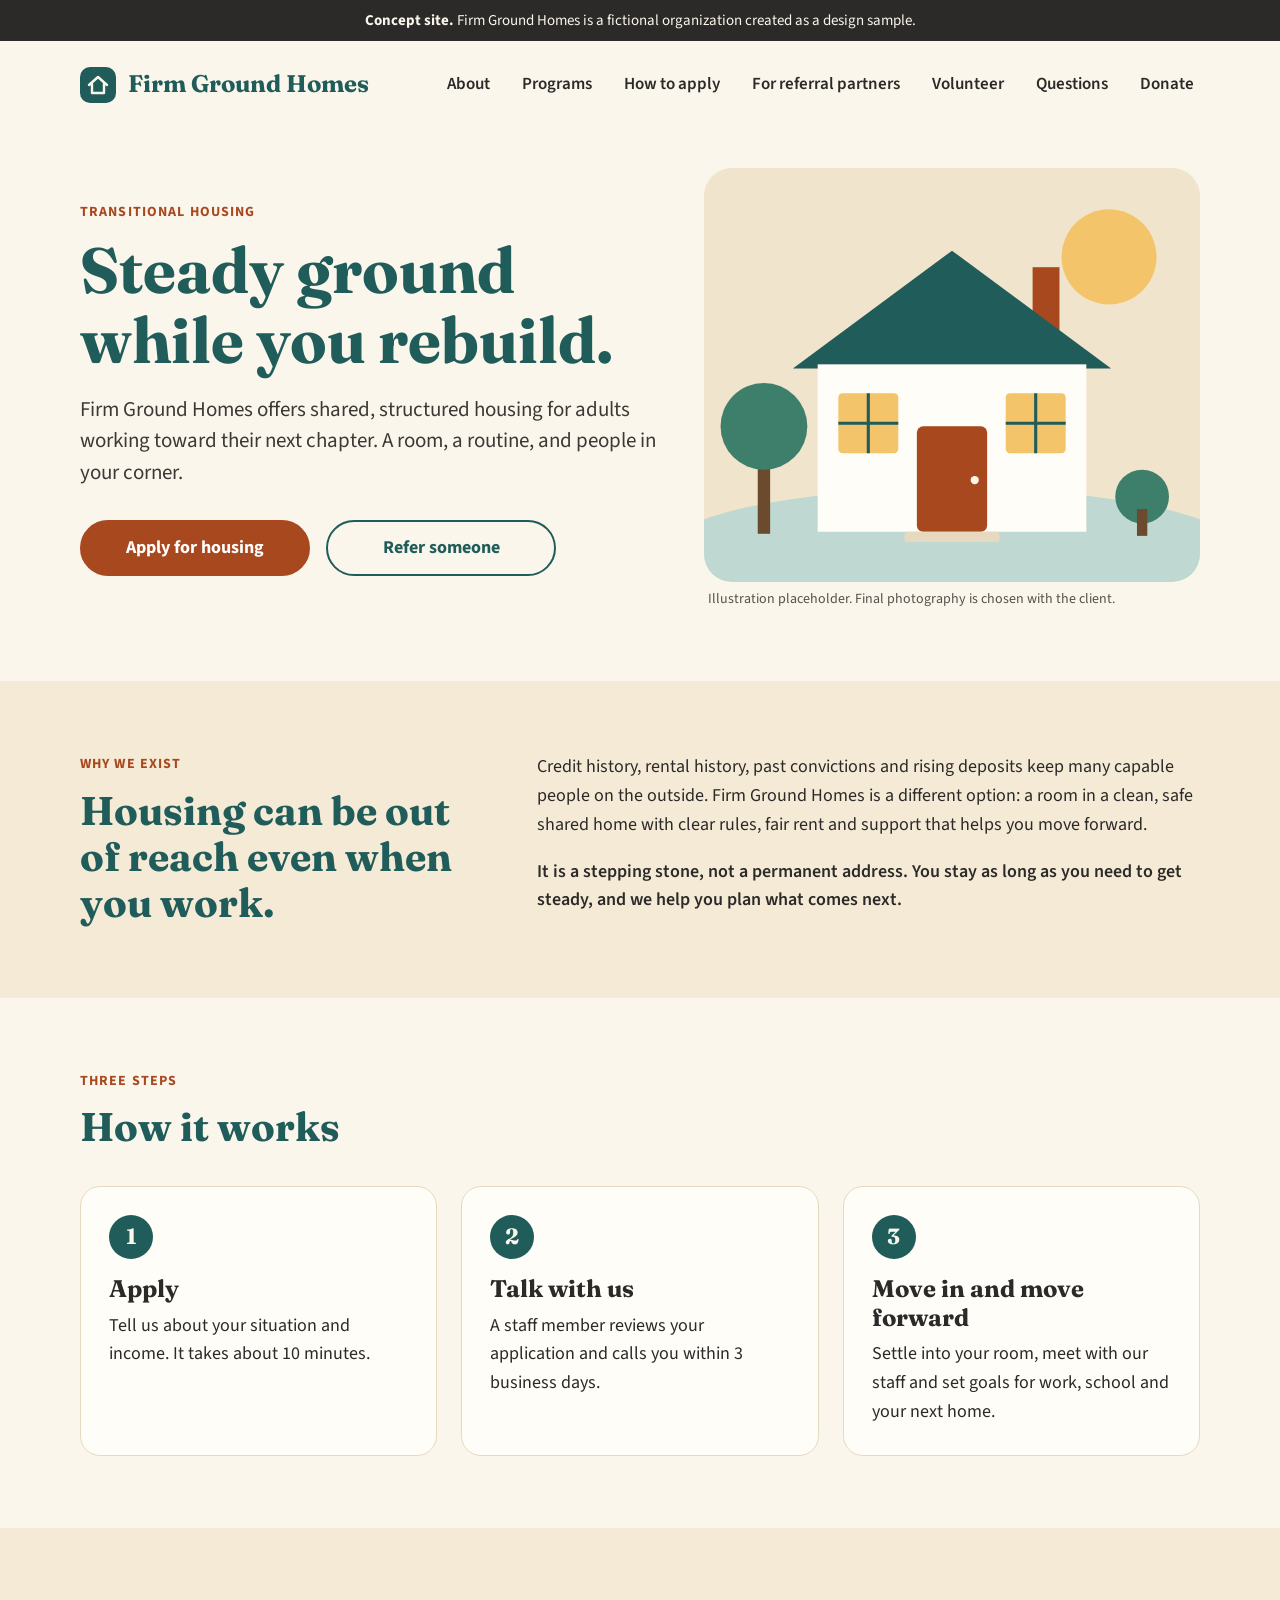
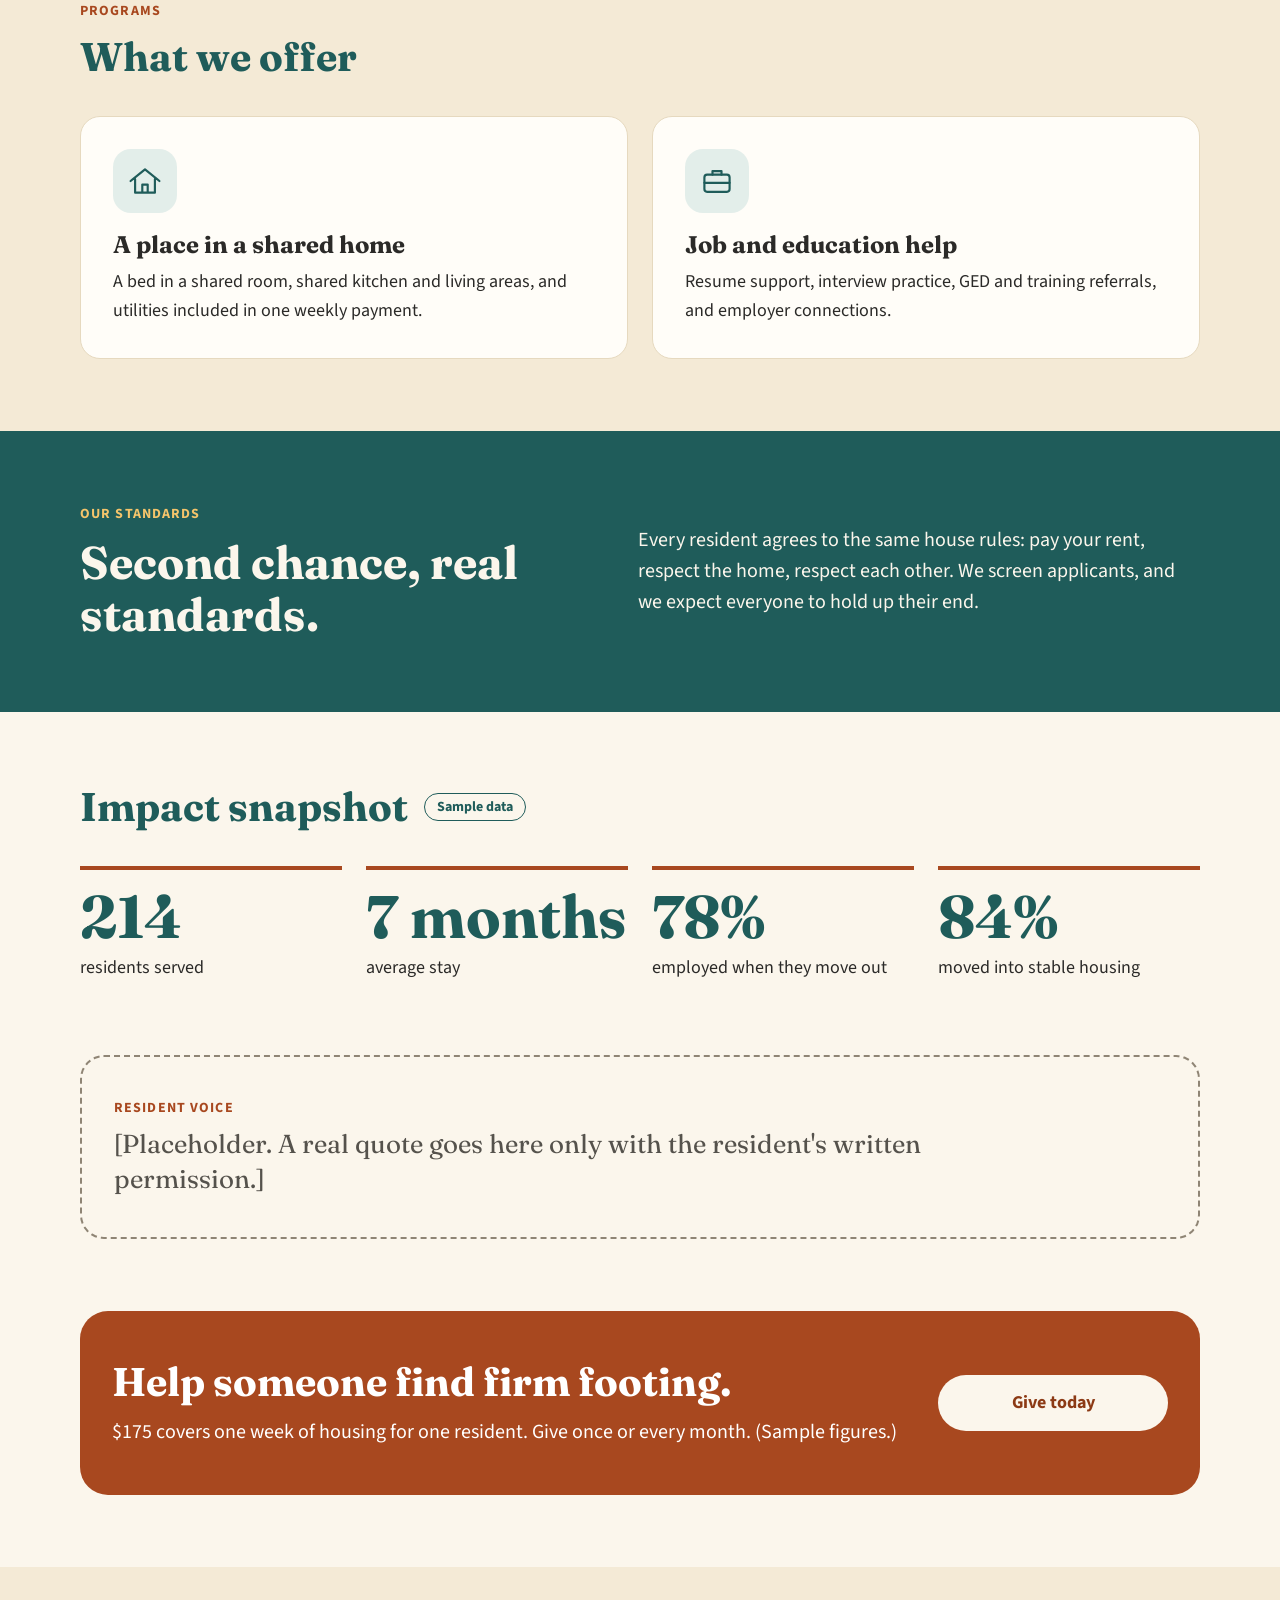
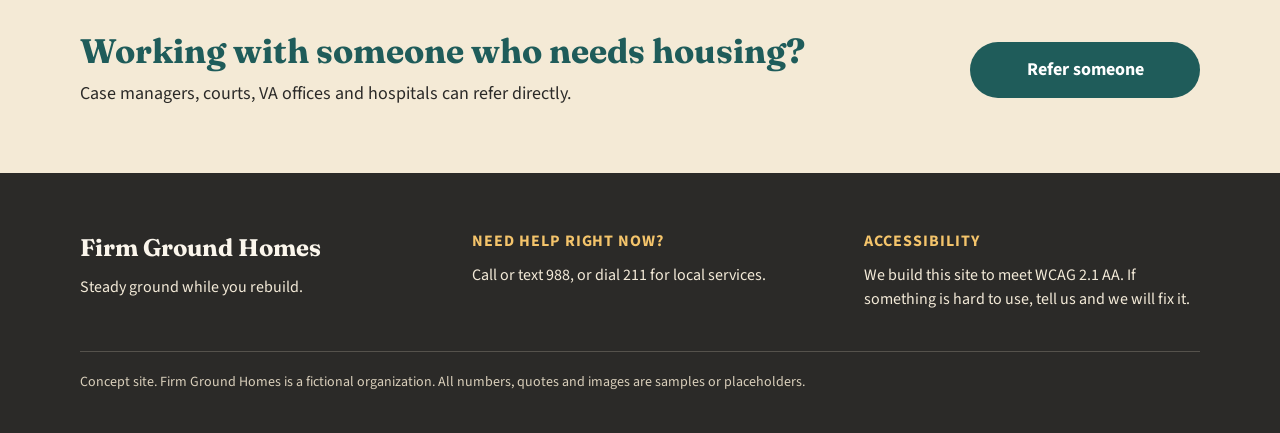
==== index.html @ 23f9c6cc "addition of complete site files to repo" ====
<!doctype html>
<html lang="en">
<head>
<meta charset="utf-8">
<meta name="viewport" content="width=device-width, initial-scale=1">
<meta name="robots" content="noindex">
<title>Firm Ground Homes: Home</title>
<link rel="stylesheet" href="https://fonts.googleapis.com/css2?family=Fraunces:opsz,wght@9..144,500;9..144,700&amp;family=Source+Sans+3:wght@400;600;700&amp;display=swap">
<style>
body{margin:0;background:#FBF6EC;color:#2B2A28;font-family:'Source Sans 3',system-ui,sans-serif;font-size:18px;line-height:1.6}
a{color:#1F5C5A}
a:hover{text-decoration:underline}
a:focus-visible{outline:3px solid #A8481F;outline-offset:3px}
.btn:hover{text-decoration:none}
.btn-clay:hover{background:#8C3A15 !important}
.btn-teal:hover{background:#134240 !important}
.btn-line:hover{background:#E3EEEA !important}
.btn-cream:hover{background:#F3EAD8 !important}
</style>
</head>
<body>


<div style="width: 100%; background: #FBF6EC; color: #2B2A28; font-family: 'Source Sans 3', system-ui, sans-serif; font-size: 18px; line-height: 1.6">

<div style="background: #2B2A28; color: #FBF6EC; font-size: 15px; line-height: 1.4; padding: 10px 24px; text-align: center"><strong>Concept site.</strong> Firm Ground Homes is a fictional organization created as a design sample.</div>

<header style="max-width: 1120px; margin: 0 auto; padding: 20px 24px; display: flex; flex-wrap: wrap; align-items: center; justify-content: space-between; gap: 12px 32px">
<a href="#" style="display: flex; align-items: center; gap: 12px; text-decoration: none; color: #1F5C5A">
<svg width="36" height="36" viewBox="0 0 36 36" aria-hidden="true"><rect width="36" height="36" rx="10" fill="#1F5C5A"/><path d="M9 18 L18 10 L27 18 M12 17v9h12v-9" fill="none" stroke="#FBF6EC" stroke-width="2.4" stroke-linecap="round" stroke-linejoin="round"/></svg>
<span style="font-family: 'Fraunces', Georgia, serif; font-weight: 700; font-size: 24px; line-height: 1.1">Firm Ground Homes</span>
</a>
<nav aria-label="Main" style="display: flex; flex-wrap: wrap; align-items: center; gap: 4px 20px">
<a href="about.html" style="padding: 10px 6px; color: #2B2A28; font-weight: 600; font-size: 17px; text-decoration: none">About</a>
<a href="programs.html" style="padding: 10px 6px; color: #2B2A28; font-weight: 600; font-size: 17px; text-decoration: none">Programs</a>
<a href="apply.html" style="padding: 10px 6px; color: #2B2A28; font-weight: 600; font-size: 17px; text-decoration: none">How to apply</a>
<a href="referral.html" style="padding: 10px 6px; color: #2B2A28; font-weight: 600; font-size: 17px; text-decoration: none">For referral partners</a>
<a href="volunteer.html" style="padding: 10px 6px; color: #2B2A28; font-weight: 600; font-size: 17px; text-decoration: none">Volunteer</a>
<a href="faq.html" style="padding: 10px 6px; color: #2B2A28; font-weight: 600; font-size: 17px; text-decoration: none">Questions</a>
<a href="donate.html" style="padding: 10px 6px; color: #2B2A28; font-weight: 600; font-size: 17px; text-decoration: none">Donate</a>
</nav>
</header>

<main>
<section style="max-width: 1120px; margin: 0 auto; padding: 40px 24px 72px; display: flex; flex-wrap: wrap; align-items: center; gap: 48px">
<div style="flex: 1 1 420px; min-width: 0">
<p style="margin: 0 0 12px; font-size: 14px; font-weight: 700; letter-spacing: 0.08em; text-transform: uppercase; color: #A8481F">Transitional housing</p>
<h1 style="margin: 0 0 20px; font-family: 'Fraunces', Georgia, serif; font-weight: 700; font-size: clamp(40px, 6vw, 64px); line-height: 1.08; color: #1F5C5A">Steady ground while you rebuild.</h1>
<p style="margin: 0 0 32px; max-width: 34em; font-size: 21px; line-height: 1.5; color: #3B3935">Firm Ground Homes offers shared, structured housing for adults working toward their next chapter. A room, a routine, and people in your corner.</p>
<div style="display: flex; flex-wrap: wrap; gap: 16px">
<a class="btn btn-clay" href="apply.html" style="display: inline-flex; align-items: center; justify-content: center; min-height: 56px; min-width: 230px; padding: 0 32px; border-radius: 999px; background: #A8481F; color: #FFFFFF; font-size: 18px; font-weight: 700; text-decoration: none; border: 2px solid #A8481F; box-sizing: border-box">Apply for housing</a>
<a class="btn btn-line" href="referral.html" style="display: inline-flex; align-items: center; justify-content: center; min-height: 56px; min-width: 230px; padding: 0 32px; border-radius: 999px; background: transparent; color: #1F5C5A; font-size: 18px; font-weight: 700; text-decoration: none; border: 2px solid #1F5C5A; box-sizing: border-box">Refer someone</a>
</div>
</div>
<div style="flex: 1 1 340px; min-width: 0">
<svg viewBox="0 0 480 400" role="img" aria-label="Illustration placeholder: a warm, lit shared home with a tree and a sunny sky" style="display: block; width: 100%; height: auto; border-radius: 28px">
<rect width="480" height="400" fill="#F1E4CC"/>
<circle cx="392" cy="86" r="46" fill="#F4C46B"/>
<ellipse cx="240" cy="372" rx="280" ry="62" fill="#BFD8D2"/>
<rect x="318" y="96" width="26" height="64" fill="#A8481F"/>
<polygon points="86,194 240,80 394,194" fill="#1F5C5A"/>
<rect x="110" y="190" width="260" height="162" fill="#FFFDF8"/>
<rect x="206" y="250" width="68" height="102" rx="6" fill="#A8481F"/>
<circle cx="262" cy="302" r="4" fill="#FBF6EC"/>
<rect x="130" y="218" width="58" height="58" rx="4" fill="#F4C46B"/>
<path d="M159 218v58M130 247h58" stroke="#1F5C5A" stroke-width="3"/>
<rect x="292" y="218" width="58" height="58" rx="4" fill="#F4C46B"/>
<path d="M321 218v58M292 247h58" stroke="#1F5C5A" stroke-width="3"/>
<rect x="194" y="352" width="92" height="10" rx="3" fill="#E6D9BF"/>
<rect x="52" y="272" width="12" height="82" fill="#6B4A2E"/>
<circle cx="58" cy="250" r="42" fill="#3E7F6B"/>
<circle cx="424" cy="318" r="26" fill="#3E7F6B"/>
<rect x="419" y="330" width="10" height="26" fill="#6B4A2E"/>
</svg>
<p style="margin: 8px 4px 0; font-size: 14px; line-height: 1.4; color: #55524C">Illustration placeholder. Final photography is chosen with the client.</p>
</div>
</section>

<section id="why" style="background: #F4EAD6; padding: 72px 24px">
<div style="max-width: 1120px; margin: 0 auto; display: flex; flex-wrap: wrap; gap: 24px 56px">
<div style="flex: 1 1 280px; min-width: 0">
<p style="margin: 0 0 12px; font-size: 14px; font-weight: 700; letter-spacing: 0.08em; text-transform: uppercase; color: #A8481F">Why we exist</p>
<h2 style="margin: 0; font-family: 'Fraunces', Georgia, serif; font-weight: 700; font-size: clamp(30px, 4vw, 40px); line-height: 1.15; color: #1F5C5A">Housing can be out of reach even when you work.</h2>
</div>
<div style="flex: 2 1 420px; min-width: 0; max-width: 40em">
<p style="margin: 0 0 18px">Credit history, rental history, past convictions and rising deposits keep many capable people on the outside. Firm Ground Homes is a different option: a room in a clean, safe shared home with clear rules, fair rent and support that helps you move forward.</p>
<p style="margin: 0; font-weight: 600">It is a stepping stone, not a permanent address. You stay as long as you need to get steady, and we help you plan what comes next.</p>
</div>
</div>
</section>

<section id="how" style="max-width: 1120px; margin: 0 auto; padding: 72px 24px">
<p style="margin: 0 0 12px; font-size: 14px; font-weight: 700; letter-spacing: 0.08em; text-transform: uppercase; color: #A8481F">Three steps</p>
<h2 style="margin: 0 0 36px; font-family: 'Fraunces', Georgia, serif; font-weight: 700; font-size: clamp(30px, 4vw, 40px); line-height: 1.15; color: #1F5C5A">How it works</h2>
<div style="display: flex; flex-wrap: wrap; gap: 24px">
<div style="flex: 1 1 280px; min-width: 0; background: #FFFDF8; border: 1px solid #E6D9BF; border-radius: 20px; padding: 28px">
<div style="width: 44px; height: 44px; border-radius: 50%; background: #1F5C5A; color: #FBF6EC; display: flex; align-items: center; justify-content: center; font-family: 'Fraunces', Georgia, serif; font-weight: 700; font-size: 22px; margin-bottom: 16px">1</div>
<h3 style="margin: 0 0 8px; font-family: 'Fraunces', Georgia, serif; font-weight: 700; font-size: 24px; line-height: 1.2; color: #2B2A28">Apply</h3>
<p style="margin: 0">Tell us about your situation and income. It takes about 10 minutes.</p>
</div>
<div style="flex: 1 1 280px; min-width: 0; background: #FFFDF8; border: 1px solid #E6D9BF; border-radius: 20px; padding: 28px">
<div style="width: 44px; height: 44px; border-radius: 50%; background: #1F5C5A; color: #FBF6EC; display: flex; align-items: center; justify-content: center; font-family: 'Fraunces', Georgia, serif; font-weight: 700; font-size: 22px; margin-bottom: 16px">2</div>
<h3 style="margin: 0 0 8px; font-family: 'Fraunces', Georgia, serif; font-weight: 700; font-size: 24px; line-height: 1.2; color: #2B2A28">Talk with us</h3>
<p style="margin: 0">A staff member reviews your application and calls you within 3 business days.</p>
</div>
<div style="flex: 1 1 280px; min-width: 0; background: #FFFDF8; border: 1px solid #E6D9BF; border-radius: 20px; padding: 28px">
<div style="width: 44px; height: 44px; border-radius: 50%; background: #1F5C5A; color: #FBF6EC; display: flex; align-items: center; justify-content: center; font-family: 'Fraunces', Georgia, serif; font-weight: 700; font-size: 22px; margin-bottom: 16px">3</div>
<h3 style="margin: 0 0 8px; font-family: 'Fraunces', Georgia, serif; font-weight: 700; font-size: 24px; line-height: 1.2; color: #2B2A28">Move in and move forward</h3>
<p style="margin: 0">Settle into your room, meet with our staff and set goals for work, school and your next home.</p>
</div>
</div>
</section>

<section id="offer" style="background: #F4EAD6; padding: 72px 24px">
<div style="max-width: 1120px; margin: 0 auto">
<p style="margin: 0 0 12px; font-size: 14px; font-weight: 700; letter-spacing: 0.08em; text-transform: uppercase; color: #A8481F">Programs</p>
<h2 style="margin: 0 0 36px; font-family: 'Fraunces', Georgia, serif; font-weight: 700; font-size: clamp(30px, 4vw, 40px); line-height: 1.15; color: #1F5C5A">What we offer</h2>
<div style="display: flex; flex-wrap: wrap; gap: 24px">
<div style="flex: 1 1 320px; min-width: 0; background: #FFFDF8; border: 1px solid #E6D9BF; border-radius: 20px; padding: 32px">
<div style="width: 64px; height: 64px; border-radius: 18px; background: #E3EEEA; display: flex; align-items: center; justify-content: center; margin-bottom: 18px">
<svg width="36" height="36" viewBox="0 0 40 40" aria-hidden="true"><path d="M4 20 L20 7 L36 20 M9 18v15h22V18 M17 33v-9h6v9" fill="none" stroke="#1F5C5A" stroke-width="2.4" stroke-linecap="round" stroke-linejoin="round"/></svg>
</div>
<h3 style="margin: 0 0 8px; font-family: 'Fraunces', Georgia, serif; font-weight: 700; font-size: 24px; line-height: 1.2; color: #2B2A28">A place in a shared home</h3>
<p style="margin: 0">A bed in a shared room, shared kitchen and living areas, and utilities included in one weekly payment.</p>
</div>
<div style="flex: 1 1 320px; min-width: 0; background: #FFFDF8; border: 1px solid #E6D9BF; border-radius: 20px; padding: 32px">
<div style="width: 64px; height: 64px; border-radius: 18px; background: #E3EEEA; display: flex; align-items: center; justify-content: center; margin-bottom: 18px">
<svg width="36" height="36" viewBox="0 0 40 40" aria-hidden="true"><rect x="6" y="13" width="28" height="19" rx="3" fill="none" stroke="#1F5C5A" stroke-width="2.4" stroke-linejoin="round"/><path d="M15 13V9h10v4 M6 22h28" fill="none" stroke="#1F5C5A" stroke-width="2.4" stroke-linecap="round" stroke-linejoin="round"/></svg>
</div>
<h3 style="margin: 0 0 8px; font-family: 'Fraunces', Georgia, serif; font-weight: 700; font-size: 24px; line-height: 1.2; color: #2B2A28">Job and education help</h3>
<p style="margin: 0">Resume support, interview practice, GED and training referrals, and employer connections.</p>
</div>
</div>
</div>
</section>

<section style="background: #1F5C5A; color: #FBF6EC; padding: 72px 24px">
<div style="max-width: 1120px; margin: 0 auto; display: flex; flex-wrap: wrap; gap: 24px 56px; align-items: center">
<div style="flex: 1 1 320px; min-width: 0">
<p style="margin: 0 0 12px; font-size: 14px; font-weight: 700; letter-spacing: 0.08em; text-transform: uppercase; color: #F4C46B">Our standards</p>
<h2 style="margin: 0; font-family: 'Fraunces', Georgia, serif; font-weight: 700; font-size: clamp(32px, 4.5vw, 46px); line-height: 1.12; color: #FBF6EC">Second chance, real standards.</h2>
</div>
<p style="flex: 1 1 380px; min-width: 0; margin: 0; max-width: 36em; font-size: 20px; line-height: 1.55">Every resident agrees to the same house rules: pay your rent, respect the home, respect each other. We screen applicants, and we expect everyone to hold up their end.</p>
</div>
</section>

<section style="max-width: 1120px; margin: 0 auto; padding: 72px 24px 40px">
<div style="display: flex; flex-wrap: wrap; align-items: center; gap: 12px 16px; margin-bottom: 36px">
<h2 style="margin: 0; font-family: 'Fraunces', Georgia, serif; font-weight: 700; font-size: clamp(30px, 4vw, 40px); line-height: 1.15; color: #1F5C5A">Impact snapshot</h2>
<span style="display: inline-block; padding: 2px 12px; border: 1.5px solid #1F5C5A; border-radius: 999px; font-size: 14px; font-weight: 700; color: #1F5C5A">Sample data</span>
</div>
<div style="display: flex; flex-wrap: wrap; gap: 24px">
<div style="flex: 1 1 220px; min-width: 0; border-top: 4px solid #A8481F; padding-top: 16px">
<div style="font-family: 'Fraunces', Georgia, serif; font-weight: 700; font-size: clamp(44px, 6vw, 60px); line-height: 1; color: #1F5C5A">214</div>
<p style="margin: 8px 0 0">residents served</p>
</div>
<div style="flex: 1 1 220px; min-width: 0; border-top: 4px solid #A8481F; padding-top: 16px">
<div style="font-family: 'Fraunces', Georgia, serif; font-weight: 700; font-size: clamp(44px, 6vw, 60px); line-height: 1; color: #1F5C5A">7 months</div>
<p style="margin: 8px 0 0">average stay</p>
</div>
<div style="flex: 1 1 220px; min-width: 0; border-top: 4px solid #A8481F; padding-top: 16px">
<div style="font-family: 'Fraunces', Georgia, serif; font-weight: 700; font-size: clamp(44px, 6vw, 60px); line-height: 1; color: #1F5C5A">78%</div>
<p style="margin: 8px 0 0">employed when they move out</p>
</div>
<div style="flex: 1 1 220px; min-width: 0; border-top: 4px solid #A8481F; padding-top: 16px">
<div style="font-family: 'Fraunces', Georgia, serif; font-weight: 700; font-size: clamp(44px, 6vw, 60px); line-height: 1; color: #1F5C5A">84%</div>
<p style="margin: 8px 0 0">moved into stable housing</p>
</div>
</div>
</section>

<section style="max-width: 1120px; margin: 0 auto; padding: 32px 24px 72px">
<div style="border: 2px dashed #8F8575; border-radius: 24px; padding: 40px 32px">
<p style="margin: 0 0 8px; font-size: 14px; font-weight: 700; letter-spacing: 0.08em; text-transform: uppercase; color: #A8481F">Resident voice</p>
<p style="margin: 0; max-width: 32em; font-family: 'Fraunces', Georgia, serif; font-size: 26px; line-height: 1.35; color: #55524C">[Placeholder. A real quote goes here only with the resident's written permission.]</p>
</div>
</section>

<section id="donate" style="max-width: 1120px; margin: 0 auto; padding: 0 24px 72px">
<div style="background: #A8481F; color: #FFFFFF; border-radius: 28px; padding: 48px 32px; display: flex; flex-wrap: wrap; align-items: center; gap: 28px 40px">
<div style="flex: 1 1 360px; min-width: 0">
<h2 style="margin: 0 0 12px; font-family: 'Fraunces', Georgia, serif; font-weight: 700; font-size: clamp(30px, 4vw, 40px); line-height: 1.15; color: #FFFFFF">Help someone find firm footing.</h2>
<p style="margin: 0; font-size: 20px; line-height: 1.5">$175 covers one week of housing for one resident. Give once or every month. (Sample figures.)</p>
</div>
<a class="btn btn-cream" href="donate.html" style="display: inline-flex; align-items: center; justify-content: center; min-height: 56px; min-width: 230px; padding: 0 32px; border-radius: 999px; background: #FBF6EC; color: #8C3A15; font-size: 18px; font-weight: 700; text-decoration: none; box-sizing: border-box">Give today</a>
</div>
</section>

<section id="refer" style="background: #F4EAD6; padding: 64px 24px">
<div style="max-width: 1120px; margin: 0 auto; display: flex; flex-wrap: wrap; align-items: center; gap: 24px 40px">
<div style="flex: 1 1 360px; min-width: 0">
<h2 style="margin: 0 0 8px; font-family: 'Fraunces', Georgia, serif; font-weight: 700; font-size: clamp(26px, 3.5vw, 34px); line-height: 1.2; color: #1F5C5A">Working with someone who needs housing?</h2>
<p style="margin: 0; max-width: 36em">Case managers, courts, VA offices and hospitals can refer directly.</p>
</div>
<a class="btn btn-teal" href="referral.html" style="display: inline-flex; align-items: center; justify-content: center; min-height: 56px; min-width: 230px; padding: 0 32px; border-radius: 999px; background: #1F5C5A; color: #FFFFFF; font-size: 18px; font-weight: 700; text-decoration: none; box-sizing: border-box">Refer someone</a>
</div>
</section>
</main>

<footer style="background: #2B2A28; color: #F3EAD8; padding: 56px 24px 40px">
<div style="max-width: 1120px; margin: 0 auto; display: flex; flex-wrap: wrap; gap: 32px 56px">
<div style="flex: 1 1 260px; min-width: 0">
<div style="font-family: 'Fraunces', Georgia, serif; font-weight: 700; font-size: 24px; color: #FBF6EC; margin-bottom: 8px">Firm Ground Homes</div>
<p style="margin: 0; font-size: 16px; line-height: 1.5">Steady ground while you rebuild.</p>
</div>
<div style="flex: 1 1 260px; min-width: 0">
<h2 style="margin: 0 0 8px; font-size: 16px; font-weight: 700; letter-spacing: 0.06em; text-transform: uppercase; color: #F4C46B">Need help right now?</h2>
<p style="margin: 0; font-size: 16px; line-height: 1.5">Call or text 988, or dial 211 for local services.</p>
</div>
<div style="flex: 1 1 260px; min-width: 0">
<h2 style="margin: 0 0 8px; font-size: 16px; font-weight: 700; letter-spacing: 0.06em; text-transform: uppercase; color: #F4C46B">Accessibility</h2>
<p style="margin: 0; font-size: 16px; line-height: 1.5">We build this site to meet WCAG 2.1 AA. If something is hard to use, tell us and we will fix it.</p>
</div>
</div>
<p style="max-width: 1120px; margin: 40px auto 0; padding-top: 20px; border-top: 1px solid #55524C; font-size: 14px; line-height: 1.5; color: #D9CFBB">Concept site. Firm Ground Homes is a fictional organization. All numbers, quotes and images are samples or placeholders.</p>
</footer>

</div>

</body>
</html>
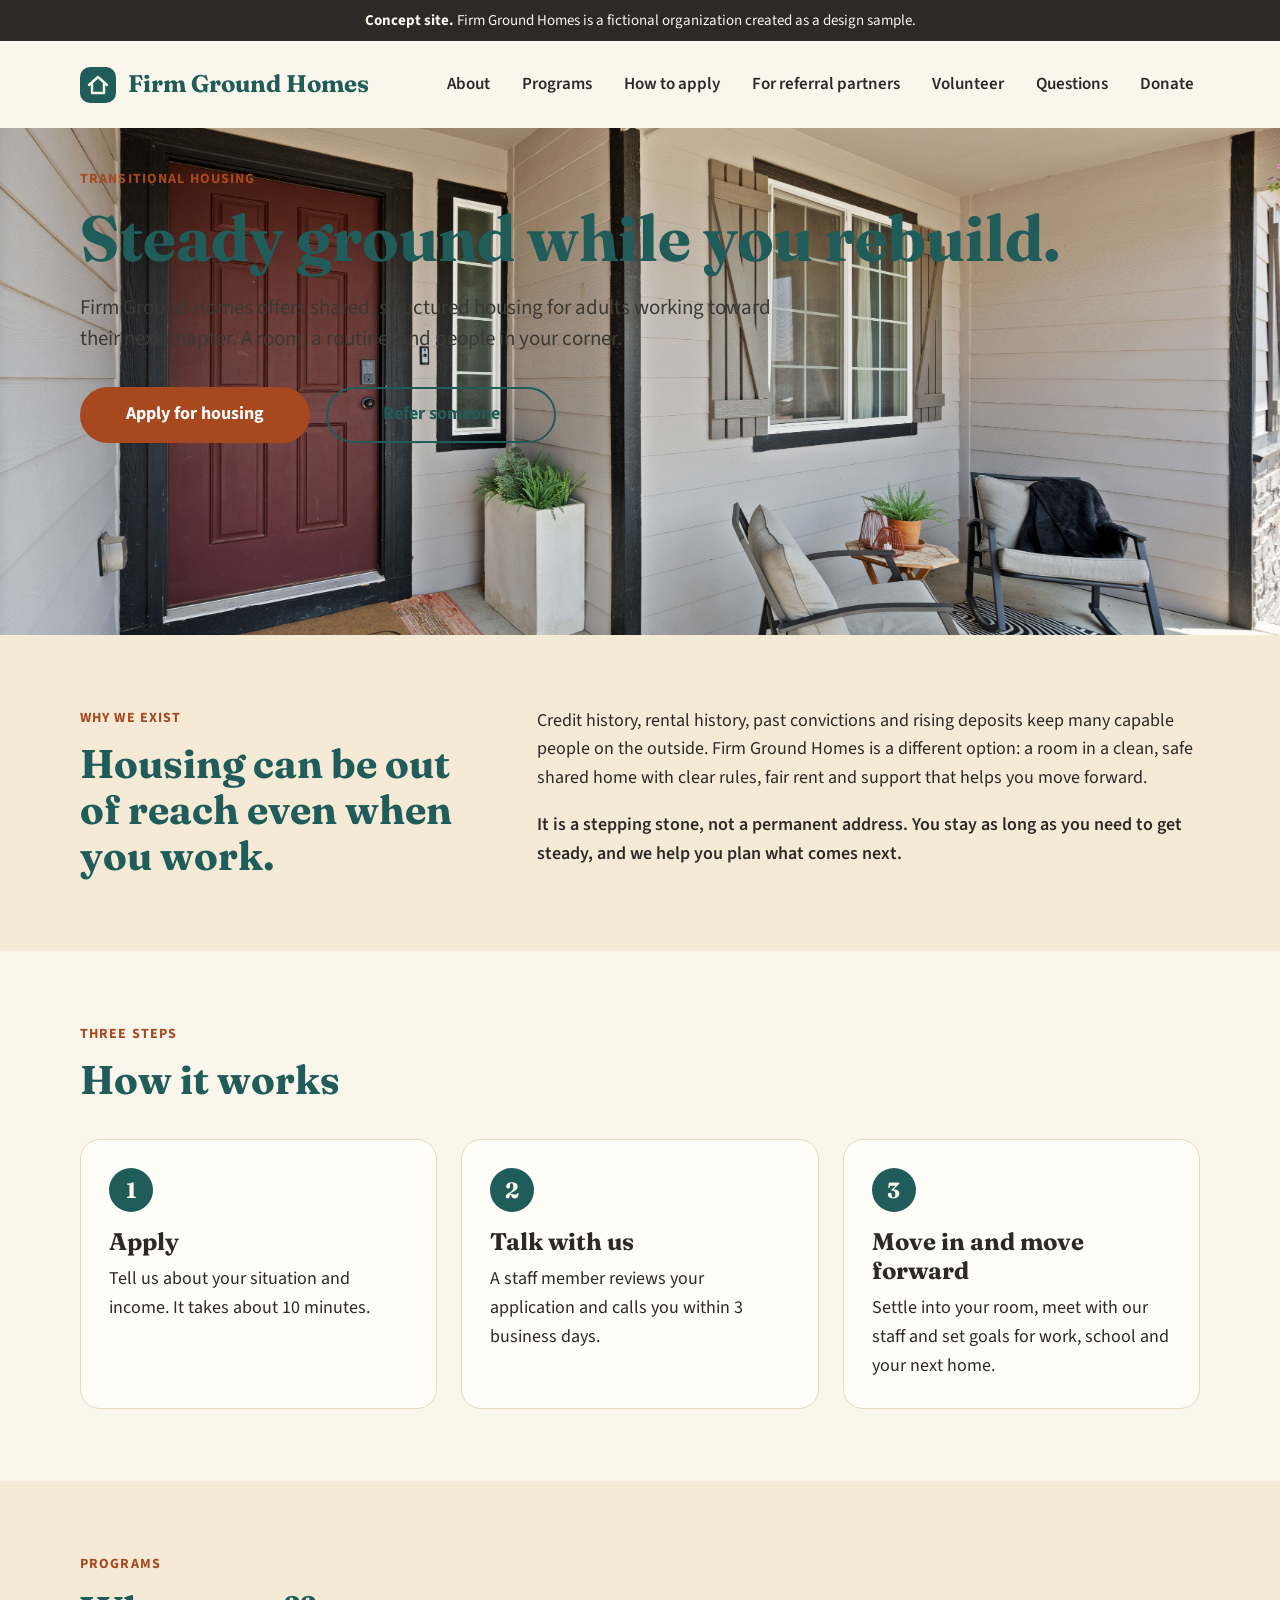
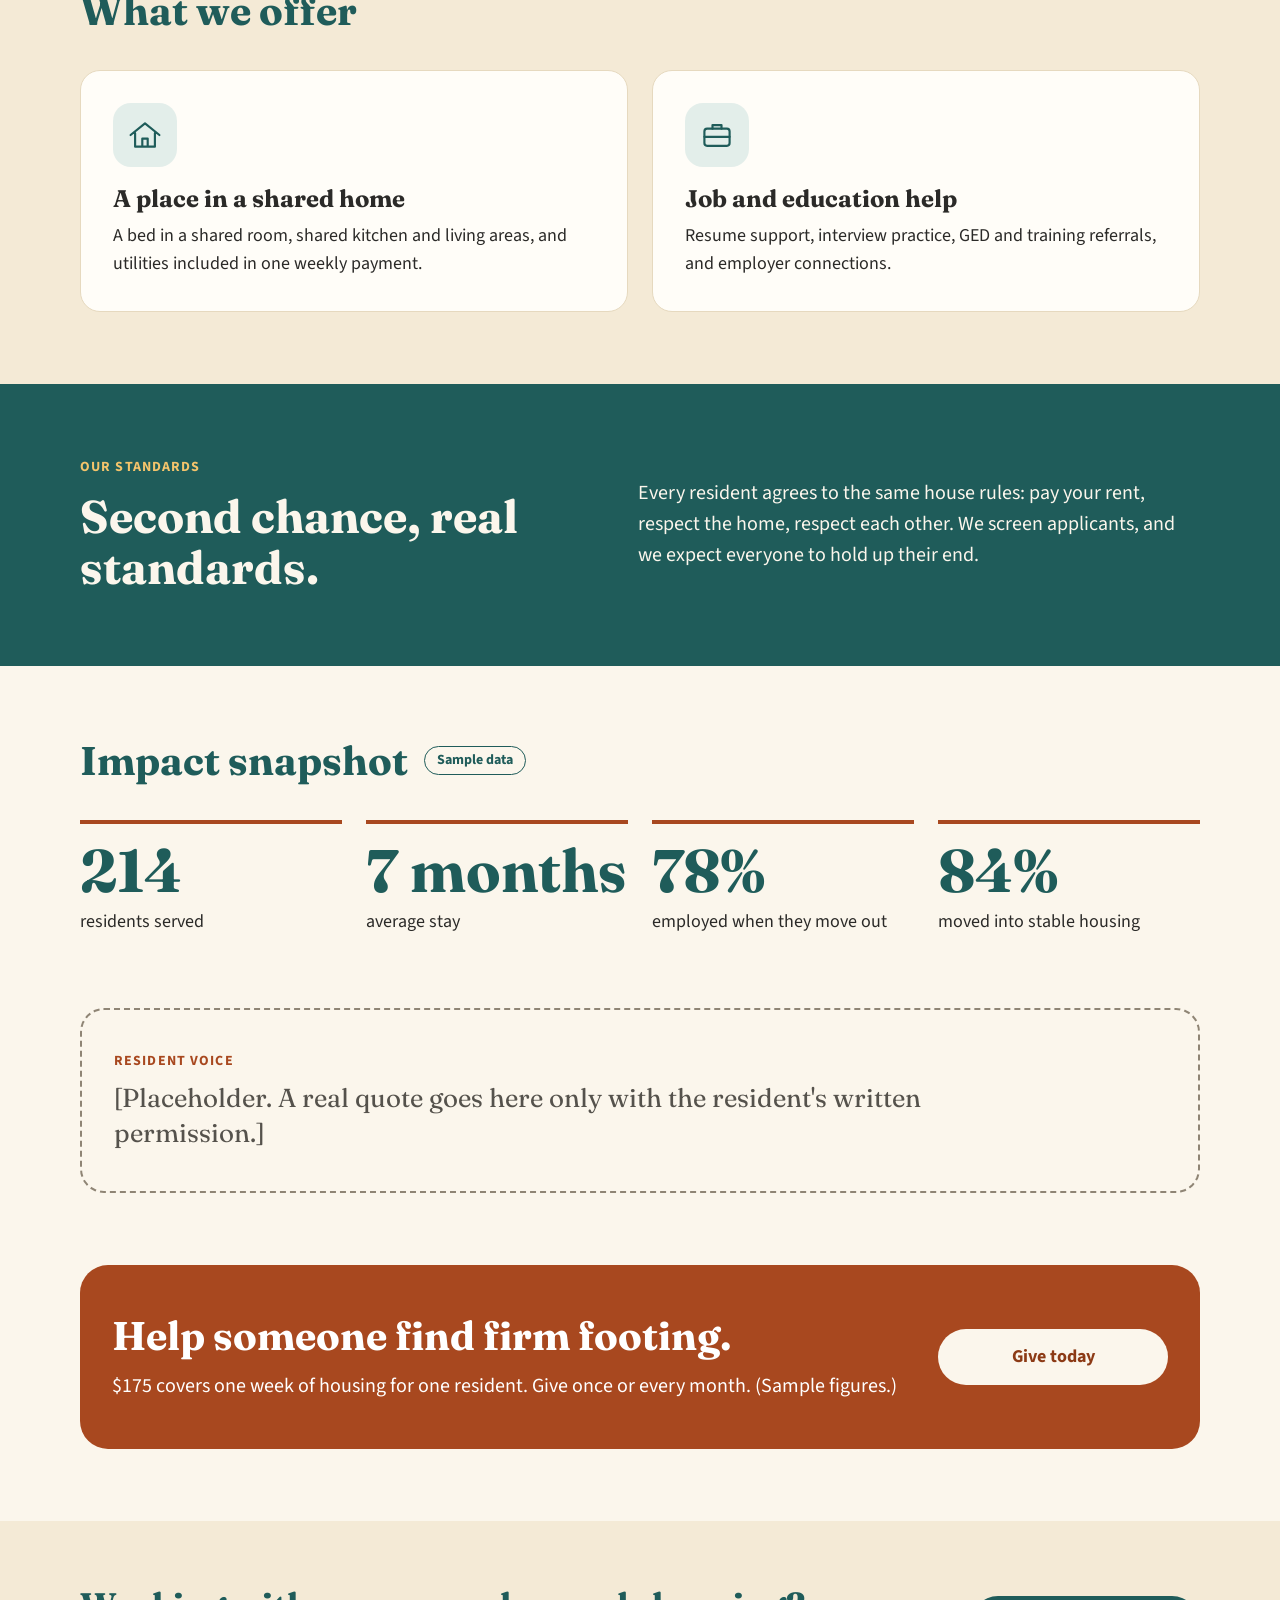
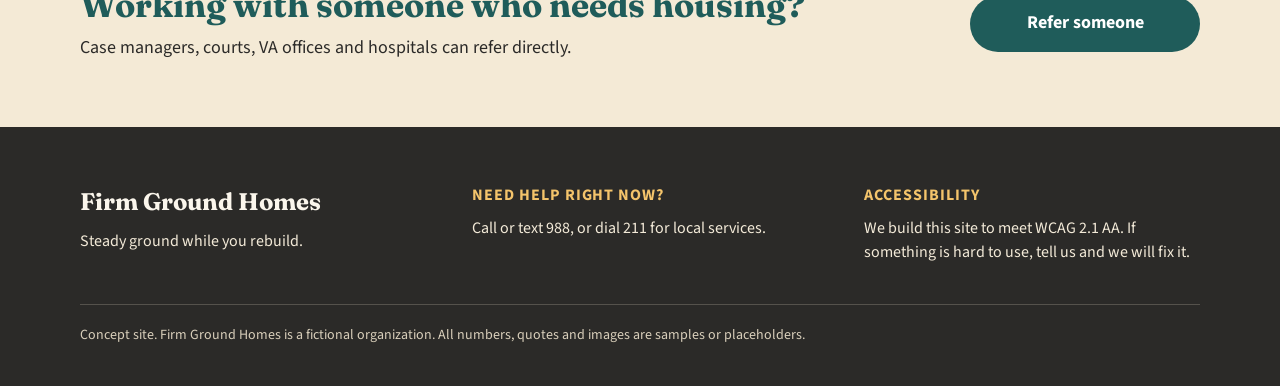
==== commit a94166c6: "Adjustments to hero on home page" ====
--- a/index.html
+++ b/index.html
@@ -6,54 +6,45 @@
 <meta name="robots" content="noindex">
 <title>Firm Ground Homes: Home</title>
 <link rel="stylesheet" href="https://fonts.googleapis.com/css2?family=Fraunces:opsz,wght@9..144,500;9..144,700&amp;family=Source+Sans+3:wght@400;600;700&amp;display=swap">
-<style>
-body{margin:0;background:#FBF6EC;color:#2B2A28;font-family:'Source Sans 3',system-ui,sans-serif;font-size:18px;line-height:1.6}
-a{color:#1F5C5A}
-a:hover{text-decoration:underline}
-a:focus-visible{outline:3px solid #A8481F;outline-offset:3px}
-.btn:hover{text-decoration:none}
-.btn-clay:hover{background:#8C3A15 !important}
-.btn-teal:hover{background:#134240 !important}
-.btn-line:hover{background:#E3EEEA !important}
-.btn-cream:hover{background:#F3EAD8 !important}
-</style>
+<link rel="stylesheet" href="assets/styles.css">
 </head>
 <body>
 
 
-<div style="width: 100%; background: #FBF6EC; color: #2B2A28; font-family: 'Source Sans 3', system-ui, sans-serif; font-size: 18px; line-height: 1.6">
-
-<div style="background: #2B2A28; color: #FBF6EC; font-size: 15px; line-height: 1.4; padding: 10px 24px; text-align: center"><strong>Concept site.</strong> Firm Ground Homes is a fictional organization created as a design sample.</div>
-
-<header style="max-width: 1120px; margin: 0 auto; padding: 20px 24px; display: flex; flex-wrap: wrap; align-items: center; justify-content: space-between; gap: 12px 32px">
-<a href="#" style="display: flex; align-items: center; gap: 12px; text-decoration: none; color: #1F5C5A">
+<div class="site">
+
+<div class="concept-banner"><strong>Concept site.</strong> Firm Ground Homes is a fictional organization created as a design sample.</div>
+
+<header class="site-header">
+<a href="#" class="site-logo">
 <svg width="36" height="36" viewBox="0 0 36 36" aria-hidden="true"><rect width="36" height="36" rx="10" fill="#1F5C5A"/><path d="M9 18 L18 10 L27 18 M12 17v9h12v-9" fill="none" stroke="#FBF6EC" stroke-width="2.4" stroke-linecap="round" stroke-linejoin="round"/></svg>
-<span style="font-family: 'Fraunces', Georgia, serif; font-weight: 700; font-size: 24px; line-height: 1.1">Firm Ground Homes</span>
+<span class="site-logo__name">Firm Ground Homes</span>
 </a>
-<nav aria-label="Main" style="display: flex; flex-wrap: wrap; align-items: center; gap: 4px 20px">
-<a href="about.html" style="padding: 10px 6px; color: #2B2A28; font-weight: 600; font-size: 17px; text-decoration: none">About</a>
-<a href="programs.html" style="padding: 10px 6px; color: #2B2A28; font-weight: 600; font-size: 17px; text-decoration: none">Programs</a>
-<a href="apply.html" style="padding: 10px 6px; color: #2B2A28; font-weight: 600; font-size: 17px; text-decoration: none">How to apply</a>
-<a href="referral.html" style="padding: 10px 6px; color: #2B2A28; font-weight: 600; font-size: 17px; text-decoration: none">For referral partners</a>
-<a href="volunteer.html" style="padding: 10px 6px; color: #2B2A28; font-weight: 600; font-size: 17px; text-decoration: none">Volunteer</a>
-<a href="faq.html" style="padding: 10px 6px; color: #2B2A28; font-weight: 600; font-size: 17px; text-decoration: none">Questions</a>
-<a href="donate.html" style="padding: 10px 6px; color: #2B2A28; font-weight: 600; font-size: 17px; text-decoration: none">Donate</a>
+<nav aria-label="Main" class="site-nav">
+<a href="about.html" class="site-nav__link">About</a>
+<a href="programs.html" class="site-nav__link">Programs</a>
+<a href="apply.html" class="site-nav__link">How to apply</a>
+<a href="referral.html" class="site-nav__link">For referral partners</a>
+<a href="volunteer.html" class="site-nav__link">Volunteer</a>
+<a href="faq.html" class="site-nav__link">Questions</a>
+<a href="donate.html" class="site-nav__link">Donate</a>
 </nav>
 </header>
 
 <main>
-<section style="max-width: 1120px; margin: 0 auto; padding: 40px 24px 72px; display: flex; flex-wrap: wrap; align-items: center; gap: 48px">
-<div style="flex: 1 1 420px; min-width: 0">
-<p style="margin: 0 0 12px; font-size: 14px; font-weight: 700; letter-spacing: 0.08em; text-transform: uppercase; color: #A8481F">Transitional housing</p>
-<h1 style="margin: 0 0 20px; font-family: 'Fraunces', Georgia, serif; font-weight: 700; font-size: clamp(40px, 6vw, 64px); line-height: 1.08; color: #1F5C5A">Steady ground while you rebuild.</h1>
-<p style="margin: 0 0 32px; max-width: 34em; font-size: 21px; line-height: 1.5; color: #3B3935">Firm Ground Homes offers shared, structured housing for adults working toward their next chapter. A room, a routine, and people in your corner.</p>
-<div style="display: flex; flex-wrap: wrap; gap: 16px">
-<a class="btn btn-clay" href="apply.html" style="display: inline-flex; align-items: center; justify-content: center; min-height: 56px; min-width: 230px; padding: 0 32px; border-radius: 999px; background: #A8481F; color: #FFFFFF; font-size: 18px; font-weight: 700; text-decoration: none; border: 2px solid #A8481F; box-sizing: border-box">Apply for housing</a>
-<a class="btn btn-line" href="referral.html" style="display: inline-flex; align-items: center; justify-content: center; min-height: 56px; min-width: 230px; padding: 0 32px; border-radius: 999px; background: transparent; color: #1F5C5A; font-size: 18px; font-weight: 700; text-decoration: none; border: 2px solid #1F5C5A; box-sizing: border-box">Refer someone</a>
-</div>
-</div>
-<div style="flex: 1 1 340px; min-width: 0">
-<svg viewBox="0 0 480 400" role="img" aria-label="Illustration placeholder: a warm, lit shared home with a tree and a sunny sky" style="display: block; width: 100%; height: auto; border-radius: 28px">
+<section class="home-hero">
+<div class="home-hero__inner">
+<div class="home-hero__copy">
+<p class="eyebrow">Transitional housing</p>
+<h1 class="home-hero__title">Steady ground while you rebuild.</h1>
+<p class="page-lead">Firm Ground Homes offers shared, structured housing for adults working toward their next chapter. A room, a routine, and people in your corner.</p>
+<div class="button-row">
+<a href="apply.html" class="button button--primary button--wide">Apply for housing</a>
+<a href="referral.html" class="button button--outline button--wide">Refer someone</a>
+</div>
+</div>
+<!-- <div class="content-column">
+<svg viewBox="0 0 480 400" role="img" aria-label="Illustration placeholder: a warm, lit shared home with a tree and a sunny sky" class="home-hero__illustration">
 <rect width="480" height="400" fill="#F1E4CC"/>
 <circle cx="392" cy="86" r="46" fill="#F4C46B"/>
 <ellipse cx="240" cy="372" rx="280" ry="62" fill="#BFD8D2"/>
@@ -72,147 +63,148 @@
 <circle cx="424" cy="318" r="26" fill="#3E7F6B"/>
 <rect x="419" y="330" width="10" height="26" fill="#6B4A2E"/>
 </svg>
-<p style="margin: 8px 4px 0; font-size: 14px; line-height: 1.4; color: #55524C">Illustration placeholder. Final photography is chosen with the client.</p>
-</div>
-</section>
-
-<section id="why" style="background: #F4EAD6; padding: 72px 24px">
-<div style="max-width: 1120px; margin: 0 auto; display: flex; flex-wrap: wrap; gap: 24px 56px">
-<div style="flex: 1 1 280px; min-width: 0">
-<p style="margin: 0 0 12px; font-size: 14px; font-weight: 700; letter-spacing: 0.08em; text-transform: uppercase; color: #A8481F">Why we exist</p>
-<h2 style="margin: 0; font-family: 'Fraunces', Georgia, serif; font-weight: 700; font-size: clamp(30px, 4vw, 40px); line-height: 1.15; color: #1F5C5A">Housing can be out of reach even when you work.</h2>
-</div>
-<div style="flex: 2 1 420px; min-width: 0; max-width: 40em">
-<p style="margin: 0 0 18px">Credit history, rental history, past convictions and rising deposits keep many capable people on the outside. Firm Ground Homes is a different option: a room in a clean, safe shared home with clear rules, fair rent and support that helps you move forward.</p>
-<p style="margin: 0; font-weight: 600">It is a stepping stone, not a permanent address. You stay as long as you need to get steady, and we help you plan what comes next.</p>
-</div>
-</div>
-</section>
-
-<section id="how" style="max-width: 1120px; margin: 0 auto; padding: 72px 24px">
-<p style="margin: 0 0 12px; font-size: 14px; font-weight: 700; letter-spacing: 0.08em; text-transform: uppercase; color: #A8481F">Three steps</p>
-<h2 style="margin: 0 0 36px; font-family: 'Fraunces', Georgia, serif; font-weight: 700; font-size: clamp(30px, 4vw, 40px); line-height: 1.15; color: #1F5C5A">How it works</h2>
-<div style="display: flex; flex-wrap: wrap; gap: 24px">
-<div style="flex: 1 1 280px; min-width: 0; background: #FFFDF8; border: 1px solid #E6D9BF; border-radius: 20px; padding: 28px">
-<div style="width: 44px; height: 44px; border-radius: 50%; background: #1F5C5A; color: #FBF6EC; display: flex; align-items: center; justify-content: center; font-family: 'Fraunces', Georgia, serif; font-weight: 700; font-size: 22px; margin-bottom: 16px">1</div>
-<h3 style="margin: 0 0 8px; font-family: 'Fraunces', Georgia, serif; font-weight: 700; font-size: 24px; line-height: 1.2; color: #2B2A28">Apply</h3>
-<p style="margin: 0">Tell us about your situation and income. It takes about 10 minutes.</p>
-</div>
-<div style="flex: 1 1 280px; min-width: 0; background: #FFFDF8; border: 1px solid #E6D9BF; border-radius: 20px; padding: 28px">
-<div style="width: 44px; height: 44px; border-radius: 50%; background: #1F5C5A; color: #FBF6EC; display: flex; align-items: center; justify-content: center; font-family: 'Fraunces', Georgia, serif; font-weight: 700; font-size: 22px; margin-bottom: 16px">2</div>
-<h3 style="margin: 0 0 8px; font-family: 'Fraunces', Georgia, serif; font-weight: 700; font-size: 24px; line-height: 1.2; color: #2B2A28">Talk with us</h3>
-<p style="margin: 0">A staff member reviews your application and calls you within 3 business days.</p>
-</div>
-<div style="flex: 1 1 280px; min-width: 0; background: #FFFDF8; border: 1px solid #E6D9BF; border-radius: 20px; padding: 28px">
-<div style="width: 44px; height: 44px; border-radius: 50%; background: #1F5C5A; color: #FBF6EC; display: flex; align-items: center; justify-content: center; font-family: 'Fraunces', Georgia, serif; font-weight: 700; font-size: 22px; margin-bottom: 16px">3</div>
-<h3 style="margin: 0 0 8px; font-family: 'Fraunces', Georgia, serif; font-weight: 700; font-size: 24px; line-height: 1.2; color: #2B2A28">Move in and move forward</h3>
-<p style="margin: 0">Settle into your room, meet with our staff and set goals for work, school and your next home.</p>
-</div>
-</div>
-</section>
-
-<section id="offer" style="background: #F4EAD6; padding: 72px 24px">
-<div style="max-width: 1120px; margin: 0 auto">
-<p style="margin: 0 0 12px; font-size: 14px; font-weight: 700; letter-spacing: 0.08em; text-transform: uppercase; color: #A8481F">Programs</p>
-<h2 style="margin: 0 0 36px; font-family: 'Fraunces', Georgia, serif; font-weight: 700; font-size: clamp(30px, 4vw, 40px); line-height: 1.15; color: #1F5C5A">What we offer</h2>
-<div style="display: flex; flex-wrap: wrap; gap: 24px">
-<div style="flex: 1 1 320px; min-width: 0; background: #FFFDF8; border: 1px solid #E6D9BF; border-radius: 20px; padding: 32px">
-<div style="width: 64px; height: 64px; border-radius: 18px; background: #E3EEEA; display: flex; align-items: center; justify-content: center; margin-bottom: 18px">
+<p class="home-hero__caption">Illustration placeholder. Final photography is chosen with the client.</p>
+</div> -->
+</div>
+</section>
+
+<section id="why" class="band-section">
+<div class="feature-row">
+<div class="split-layout__heading">
+<p class="eyebrow">Why we exist</p>
+<h2 class="split-layout__title">Housing can be out of reach even when you work.</h2>
+</div>
+<div class="split-layout__content">
+<p class="body-paragraph">Credit history, rental history, past convictions and rising deposits keep many capable people on the outside. Firm Ground Homes is a different option: a room in a clean, safe shared home with clear rules, fair rent and support that helps you move forward.</p>
+<p class="emphasis-text">It is a stepping stone, not a permanent address. You stay as long as you need to get steady, and we help you plan what comes next.</p>
+</div>
+</div>
+</section>
+
+<section id="how" class="page-section">
+<p class="eyebrow">Three steps</p>
+<h2 class="section-title">How it works</h2>
+<div class="card-grid">
+<div class="step-card">
+<div class="step-number">1</div>
+<h3 class="card-heading">Apply</h3>
+<p class="card-text">Tell us about your situation and income. It takes about 10 minutes.</p>
+</div>
+<div class="step-card">
+<div class="step-number">2</div>
+<h3 class="card-heading">Talk with us</h3>
+<p class="card-text">A staff member reviews your application and calls you within 3 business days.</p>
+</div>
+<div class="step-card">
+<div class="step-number">3</div>
+<h3 class="card-heading">Move in and move forward</h3>
+<p class="card-text">Settle into your room, meet with our staff and set goals for work, school and your next home.</p>
+</div>
+</div>
+</section>
+
+<section id="offer" class="band-section">
+<div class="container">
+<p class="eyebrow">Programs</p>
+<h2 class="section-title">What we offer</h2>
+<div class="card-grid">
+<div class="program-card">
+<div class="icon-tile--large">
 <svg width="36" height="36" viewBox="0 0 40 40" aria-hidden="true"><path d="M4 20 L20 7 L36 20 M9 18v15h22V18 M17 33v-9h6v9" fill="none" stroke="#1F5C5A" stroke-width="2.4" stroke-linecap="round" stroke-linejoin="round"/></svg>
 </div>
-<h3 style="margin: 0 0 8px; font-family: 'Fraunces', Georgia, serif; font-weight: 700; font-size: 24px; line-height: 1.2; color: #2B2A28">A place in a shared home</h3>
-<p style="margin: 0">A bed in a shared room, shared kitchen and living areas, and utilities included in one weekly payment.</p>
-</div>
-<div style="flex: 1 1 320px; min-width: 0; background: #FFFDF8; border: 1px solid #E6D9BF; border-radius: 20px; padding: 32px">
-<div style="width: 64px; height: 64px; border-radius: 18px; background: #E3EEEA; display: flex; align-items: center; justify-content: center; margin-bottom: 18px">
+<h3 class="card-heading">A place in a shared home</h3>
+<p class="card-text">A bed in a shared room, shared kitchen and living areas, and utilities included in one weekly payment.</p>
+</div>
+<div class="program-card">
+<div class="icon-tile--large">
 <svg width="36" height="36" viewBox="0 0 40 40" aria-hidden="true"><rect x="6" y="13" width="28" height="19" rx="3" fill="none" stroke="#1F5C5A" stroke-width="2.4" stroke-linejoin="round"/><path d="M15 13V9h10v4 M6 22h28" fill="none" stroke="#1F5C5A" stroke-width="2.4" stroke-linecap="round" stroke-linejoin="round"/></svg>
 </div>
-<h3 style="margin: 0 0 8px; font-family: 'Fraunces', Georgia, serif; font-weight: 700; font-size: 24px; line-height: 1.2; color: #2B2A28">Job and education help</h3>
-<p style="margin: 0">Resume support, interview practice, GED and training referrals, and employer connections.</p>
-</div>
-</div>
-</div>
-</section>
-
-<section style="background: #1F5C5A; color: #FBF6EC; padding: 72px 24px">
-<div style="max-width: 1120px; margin: 0 auto; display: flex; flex-wrap: wrap; gap: 24px 56px; align-items: center">
-<div style="flex: 1 1 320px; min-width: 0">
-<p style="margin: 0 0 12px; font-size: 14px; font-weight: 700; letter-spacing: 0.08em; text-transform: uppercase; color: #F4C46B">Our standards</p>
-<h2 style="margin: 0; font-family: 'Fraunces', Georgia, serif; font-weight: 700; font-size: clamp(32px, 4.5vw, 46px); line-height: 1.12; color: #FBF6EC">Second chance, real standards.</h2>
-</div>
-<p style="flex: 1 1 380px; min-width: 0; margin: 0; max-width: 36em; font-size: 20px; line-height: 1.55">Every resident agrees to the same house rules: pay your rent, respect the home, respect each other. We screen applicants, and we expect everyone to hold up their end.</p>
-</div>
-</section>
-
-<section style="max-width: 1120px; margin: 0 auto; padding: 72px 24px 40px">
-<div style="display: flex; flex-wrap: wrap; align-items: center; gap: 12px 16px; margin-bottom: 36px">
-<h2 style="margin: 0; font-family: 'Fraunces', Georgia, serif; font-weight: 700; font-size: clamp(30px, 4vw, 40px); line-height: 1.15; color: #1F5C5A">Impact snapshot</h2>
-<span style="display: inline-block; padding: 2px 12px; border: 1.5px solid #1F5C5A; border-radius: 999px; font-size: 14px; font-weight: 700; color: #1F5C5A">Sample data</span>
-</div>
-<div style="display: flex; flex-wrap: wrap; gap: 24px">
-<div style="flex: 1 1 220px; min-width: 0; border-top: 4px solid #A8481F; padding-top: 16px">
-<div style="font-family: 'Fraunces', Georgia, serif; font-weight: 700; font-size: clamp(44px, 6vw, 60px); line-height: 1; color: #1F5C5A">214</div>
-<p style="margin: 8px 0 0">residents served</p>
-</div>
-<div style="flex: 1 1 220px; min-width: 0; border-top: 4px solid #A8481F; padding-top: 16px">
-<div style="font-family: 'Fraunces', Georgia, serif; font-weight: 700; font-size: clamp(44px, 6vw, 60px); line-height: 1; color: #1F5C5A">7 months</div>
-<p style="margin: 8px 0 0">average stay</p>
-</div>
-<div style="flex: 1 1 220px; min-width: 0; border-top: 4px solid #A8481F; padding-top: 16px">
-<div style="font-family: 'Fraunces', Georgia, serif; font-weight: 700; font-size: clamp(44px, 6vw, 60px); line-height: 1; color: #1F5C5A">78%</div>
-<p style="margin: 8px 0 0">employed when they move out</p>
-</div>
-<div style="flex: 1 1 220px; min-width: 0; border-top: 4px solid #A8481F; padding-top: 16px">
-<div style="font-family: 'Fraunces', Georgia, serif; font-weight: 700; font-size: clamp(44px, 6vw, 60px); line-height: 1; color: #1F5C5A">84%</div>
-<p style="margin: 8px 0 0">moved into stable housing</p>
-</div>
-</div>
-</section>
-
-<section style="max-width: 1120px; margin: 0 auto; padding: 32px 24px 72px">
-<div style="border: 2px dashed #8F8575; border-radius: 24px; padding: 40px 32px">
-<p style="margin: 0 0 8px; font-size: 14px; font-weight: 700; letter-spacing: 0.08em; text-transform: uppercase; color: #A8481F">Resident voice</p>
-<p style="margin: 0; max-width: 32em; font-family: 'Fraunces', Georgia, serif; font-size: 26px; line-height: 1.35; color: #55524C">[Placeholder. A real quote goes here only with the resident's written permission.]</p>
-</div>
-</section>
-
-<section id="donate" style="max-width: 1120px; margin: 0 auto; padding: 0 24px 72px">
-<div style="background: #A8481F; color: #FFFFFF; border-radius: 28px; padding: 48px 32px; display: flex; flex-wrap: wrap; align-items: center; gap: 28px 40px">
-<div style="flex: 1 1 360px; min-width: 0">
-<h2 style="margin: 0 0 12px; font-family: 'Fraunces', Georgia, serif; font-weight: 700; font-size: clamp(30px, 4vw, 40px); line-height: 1.15; color: #FFFFFF">Help someone find firm footing.</h2>
-<p style="margin: 0; font-size: 20px; line-height: 1.5">$175 covers one week of housing for one resident. Give once or every month. (Sample figures.)</p>
-</div>
-<a class="btn btn-cream" href="donate.html" style="display: inline-flex; align-items: center; justify-content: center; min-height: 56px; min-width: 230px; padding: 0 32px; border-radius: 999px; background: #FBF6EC; color: #8C3A15; font-size: 18px; font-weight: 700; text-decoration: none; box-sizing: border-box">Give today</a>
-</div>
-</section>
-
-<section id="refer" style="background: #F4EAD6; padding: 64px 24px">
-<div style="max-width: 1120px; margin: 0 auto; display: flex; flex-wrap: wrap; align-items: center; gap: 24px 40px">
-<div style="flex: 1 1 360px; min-width: 0">
-<h2 style="margin: 0 0 8px; font-family: 'Fraunces', Georgia, serif; font-weight: 700; font-size: clamp(26px, 3.5vw, 34px); line-height: 1.2; color: #1F5C5A">Working with someone who needs housing?</h2>
-<p style="margin: 0; max-width: 36em">Case managers, courts, VA offices and hospitals can refer directly.</p>
-</div>
-<a class="btn btn-teal" href="referral.html" style="display: inline-flex; align-items: center; justify-content: center; min-height: 56px; min-width: 230px; padding: 0 32px; border-radius: 999px; background: #1F5C5A; color: #FFFFFF; font-size: 18px; font-weight: 700; text-decoration: none; box-sizing: border-box">Refer someone</a>
+<h3 class="card-heading">Job and education help</h3>
+<p class="card-text">Resume support, interview practice, GED and training referrals, and employer connections.</p>
+</div>
+</div>
+</div>
+</section>
+
+<section class="mission-band">
+<div class="mission-band__inner">
+<div class="standards-intro">
+<p class="eyebrow--on-dark">Our standards</p>
+<h2 class="standards-intro__title">Second chance, real standards.</h2>
+</div>
+<p class="standards-intro__text">Every resident agrees to the same house rules: pay your rent, respect the home, respect each other. We screen applicants, and we expect everyone to hold up their end.</p>
+</div>
+</section>
+
+<section class="outcomes-section">
+<div class="section-heading-row--roomy">
+<h2 class="split-layout__title">Impact snapshot</h2>
+<span class="sample-badge">Sample data</span>
+</div>
+<div class="card-grid">
+<div class="outcome-stat">
+<div class="outcome-stat__value">214</div>
+<p class="outcome-stat__label">residents served</p>
+</div>
+<div class="outcome-stat">
+<div class="outcome-stat__value">7 months</div>
+<p class="outcome-stat__label">average stay</p>
+</div>
+<div class="outcome-stat">
+<div class="outcome-stat__value">78%</div>
+<p class="outcome-stat__label">employed when they move out</p>
+</div>
+<div class="outcome-stat">
+<div class="outcome-stat__value">84%</div>
+<p class="outcome-stat__label">moved into stable housing</p>
+</div>
+</div>
+</section>
+
+<section class="quote-section">
+<div class="quote-card">
+<p class="quote-card__label">Resident voice</p>
+<p class="quote-card__text">[Placeholder. A real quote goes here only with the resident's written permission.]</p>
+</div>
+</section>
+
+<section id="donate" class="donate-cta-section">
+<div class="donate-cta">
+<div class="donate-cta__copy">
+<h2 class="donate-cta__title">Help someone find firm footing.</h2>
+<p class="donate-cta__text">$175 covers one week of housing for one resident. Give once or every month. (Sample figures.)</p>
+</div>
+<a href="donate.html" class="button button--light-on-accent button--wide">Give today</a>
+</div>
+</section>
+
+<section id="refer" class="referral-cta-section">
+<div class="referral-cta__inner">
+<div class="donate-cta__copy">
+<h2 class="referral-cta__title">Working with someone who needs housing?</h2>
+<p class="referral-cta__text">Case managers, courts, VA offices and hospitals can refer directly.</p>
+</div>
+<a href="referral.html" class="button button--secondary button--wide">Refer someone</a>
 </div>
 </section>
 </main>
 
-<footer style="background: #2B2A28; color: #F3EAD8; padding: 56px 24px 40px">
-<div style="max-width: 1120px; margin: 0 auto; display: flex; flex-wrap: wrap; gap: 32px 56px">
-<div style="flex: 1 1 260px; min-width: 0">
-<div style="font-family: 'Fraunces', Georgia, serif; font-weight: 700; font-size: 24px; color: #FBF6EC; margin-bottom: 8px">Firm Ground Homes</div>
-<p style="margin: 0; font-size: 16px; line-height: 1.5">Steady ground while you rebuild.</p>
-</div>
-<div style="flex: 1 1 260px; min-width: 0">
-<h2 style="margin: 0 0 8px; font-size: 16px; font-weight: 700; letter-spacing: 0.06em; text-transform: uppercase; color: #F4C46B">Need help right now?</h2>
-<p style="margin: 0; font-size: 16px; line-height: 1.5">Call or text 988, or dial 211 for local services.</p>
-</div>
-<div style="flex: 1 1 260px; min-width: 0">
-<h2 style="margin: 0 0 8px; font-size: 16px; font-weight: 700; letter-spacing: 0.06em; text-transform: uppercase; color: #F4C46B">Accessibility</h2>
-<p style="margin: 0; font-size: 16px; line-height: 1.5">We build this site to meet WCAG 2.1 AA. If something is hard to use, tell us and we will fix it.</p>
-</div>
-</div>
-<p style="max-width: 1120px; margin: 40px auto 0; padding-top: 20px; border-top: 1px solid #55524C; font-size: 14px; line-height: 1.5; color: #D9CFBB">Concept site. Firm Ground Homes is a fictional organization. All numbers, quotes and images are samples or placeholders.</p>
+<footer class="site-footer">
+<div class="site-footer__inner">
+<div class="site-footer__column">
+<div class="site-footer__brand">Firm Ground Homes</div>
+<p class="site-footer__text">Steady ground while you rebuild.</p>
+</div>
+<div class="site-footer__column">
+<h2 class="site-footer__heading">Need help right now?</h2>
+<p class="site-footer__text">Call or text 988, or dial 211 for local services.</p>
+</div>
+<div class="site-footer__column">
+<h2 class="site-footer__heading">Accessibility</h2>
+<p class="site-footer__text">We build this site to meet WCAG 2.1 AA. If something is hard to use, tell us and we will fix it.</p>
+</div>
+</div>
+<p class="site-footer__disclaimer">Concept site. Firm Ground Homes is a fictional organization. All numbers, quotes and images are samples or placeholders.</p>
 </footer>
 
 </div>
--- a/assets/styles.css
+++ b/assets/styles.css
@@ -0,0 +1,1894 @@
+/* Firm Ground Homes concept site: shared stylesheet.
+   Sections: design tokens, base elements, buttons, then components grouped by area. */
+
+:root {
+  --color-cream: #FBF6EC;
+  --color-cream-soft: #F3EAD8;
+  --color-card: #FFFDF8;
+  --color-band: #F4EAD6;
+  --color-border: #E6D9BF;
+  --color-teal: #1F5C5A;
+  --color-teal-dark: #134240;
+  --color-clay: #A8481F;
+  --color-clay-dark: #8C3A15;
+  --color-charcoal: #2B2A28;
+  --color-mint: #E3EEEA;
+  --color-gold: #F4C46B;
+  --color-input-border: #8F8575;
+  --color-muted: #55524C;
+  --color-text: #3B3935;
+  --color-footer-muted: #D9CFBB;
+  --color-white: #FFFFFF;
+  --font-heading: 'Fraunces', Georgia, serif;
+  --font-body: 'Source Sans 3', system-ui, sans-serif;
+  --content-width: 1120px;
+}
+
+/* Base elements */
+body {
+  margin: 0;
+  background: var(--color-cream);
+  color: var(--color-charcoal);
+  font-family: var(--font-body);
+  font-size: 18px;
+  line-height: 1.6;
+}
+a { color: var(--color-teal); }
+a:hover { text-decoration: underline; }
+a:focus-visible { outline: 3px solid var(--color-clay); outline-offset: 3px; }
+button, input, select, textarea { font-family: inherit; }
+button { cursor: pointer; }
+input:focus-visible, select:focus-visible, textarea:focus-visible, button:focus-visible {
+  outline: 3px solid var(--color-clay);
+  outline-offset: 2px;
+}
+summary { list-style: none; }
+summary::-webkit-details-marker { display: none; }
+summary:focus-visible { outline: 3px solid var(--color-clay); outline-offset: 2px; border-radius: 6px; }
+
+/* Site navigation links */
+.site-nav__link {
+  padding: 10px 6px;
+  color: var(--color-charcoal);
+  font-weight: 600;
+  font-size: 17px;
+  text-decoration: none;
+}
+.site-nav__link--current {
+  color: var(--color-teal);
+  font-weight: 700;
+  text-decoration: underline;
+  text-decoration-thickness: 3px;
+  text-underline-offset: 8px;
+  text-decoration-color: var(--color-clay);
+}
+.site-logo:hover { text-decoration: none; }
+
+/* Buttons: .button plus a colour variant, optionally a size */
+.button {
+  display: inline-flex;
+  align-items: center;
+  justify-content: center;
+  min-height: 56px;
+  padding: 0 32px;
+  border: 2px solid transparent;
+  border-radius: 999px;
+  box-sizing: border-box;
+  font-size: 18px;
+  font-weight: 700;
+  text-decoration: none;
+}
+.button:hover { text-decoration: none; }
+.button--primary { background: var(--color-clay); border-color: var(--color-clay); color: var(--color-white); }
+.button--primary:hover { background: var(--color-clay-dark); border-color: var(--color-clay-dark); }
+.button--secondary { border-width: 0; background: var(--color-teal); color: var(--color-white); }
+.button--secondary:hover { background: var(--color-teal-dark); }
+.button--outline { background: transparent; border-color: var(--color-teal); color: var(--color-teal); }
+.button--outline:hover { background: var(--color-mint); }
+.button--light { border-width: 0; background: var(--color-cream); color: var(--color-teal-dark); }
+.button--light:hover { background: var(--color-cream-soft); }
+.button--light-on-accent { border-width: 0; background: var(--color-cream); color: var(--color-clay-dark); }
+.button--light-on-accent:hover { background: var(--color-cream-soft); }
+.button--outline-light { background: transparent; border-color: var(--color-cream); color: var(--color-cream); }
+.button--outline-light:hover { background: rgba(251, 246, 236, 0.16); }
+.button--compact { min-width: 200px; padding: 0 28px; }
+.button--wide { min-width: 230px; }
+.button--block { display: flex; width: 100%; min-height: 58px; font-size: 19px; }
+.button--small { min-height: 44px; padding: 0 20px; font-size: 16px; }
+
+/* Form validation and selection states */
+.is-invalid { border-color: var(--color-clay) !important; }
+.frequency-toggle__option {
+  flex: 1 1 50%;
+  min-height: 48px;
+  border: 0;
+  background: var(--color-white);
+  color: var(--color-teal);
+  font-size: 17px;
+  font-weight: 700;
+}
+.frequency-toggle__option.is-selected { background: var(--color-teal); color: var(--color-white); }
+.amount-option {
+  display: flex;
+  width: 100%;
+  align-items: center;
+  gap: 16px;
+  text-align: left;
+  box-sizing: border-box;
+  min-height: 64px;
+  margin: 0 0 12px;
+  padding: 12px 18px;
+  border-radius: 14px;
+  border: 2px solid var(--color-input-border);
+  background: var(--color-white);
+  color: var(--color-charcoal);
+  font-size: 17px;
+  line-height: 1.4;
+}
+.amount-option.is-selected { border-color: var(--color-teal); background: var(--color-mint); }
+.faq-item__chevron { transition: transform 0.15s ease; }
+details[open] .faq-item__chevron { transform: rotate(180deg); }
+
+/* Shared components */
+.eyebrow {
+  margin: 0 0 12px;
+  font-size: 14px;
+  font-weight: 700;
+  letter-spacing: 0.08em;
+  text-transform: uppercase;
+  color: var(--color-clay);
+}
+
+.page-title {
+  margin: 0 0 20px;
+  font-family: var(--font-heading);
+  font-weight: 700;
+  font-size: clamp(38px, 5.5vw, 58px);
+  line-height: 1.1;
+  color: var(--color-teal);
+}
+
+.card-title {
+  margin: 0;
+  font-family: var(--font-heading);
+  font-weight: 700;
+  font-size: 28px;
+  line-height: 1.2;
+  color: var(--color-charcoal);
+}
+
+.sample-badge {
+  display: inline-block;
+  padding: 2px 12px;
+  border: 1.5px solid var(--color-teal);
+  border-radius: 999px;
+  font-size: 14px;
+  font-weight: 700;
+  color: var(--color-teal);
+}
+
+.body-paragraph--tight {
+  margin: 0 0 14px;
+}
+
+.page-section {
+  max-width: var(--content-width);
+  margin: 0 auto;
+  padding: 72px 24px;
+}
+
+.section-title {
+  margin: 0 0 36px;
+  font-family: var(--font-heading);
+  font-weight: 700;
+  font-size: clamp(30px, 4vw, 40px);
+  line-height: 1.15;
+  color: var(--color-teal);
+}
+
+.card-grid {
+  display: flex;
+  flex-wrap: wrap;
+  gap: 24px;
+}
+
+.value-card {
+  flex: 1 1 240px;
+  min-width: 0;
+  background: var(--color-card);
+  border: 1px solid var(--color-border);
+  border-radius: 20px;
+  padding: 28px;
+}
+
+.icon-tile {
+  width: 56px;
+  height: 56px;
+  border-radius: 16px;
+  background: var(--color-mint);
+  display: flex;
+  align-items: center;
+  justify-content: center;
+  margin-bottom: 16px;
+}
+
+.card-heading {
+  margin: 0 0 8px;
+  font-family: var(--font-heading);
+  font-weight: 700;
+  font-size: 24px;
+  line-height: 1.2;
+  color: var(--color-charcoal);
+}
+
+.card-text {
+  margin: 0;
+}
+
+.band-section {
+  background: var(--color-band);
+  padding: 72px 24px;
+}
+
+.split-layout__heading {
+  flex: 1 1 280px;
+  min-width: 0;
+}
+
+.split-layout__title {
+  margin: 0;
+  font-family: var(--font-heading);
+  font-weight: 700;
+  font-size: clamp(30px, 4vw, 40px);
+  line-height: 1.15;
+  color: var(--color-teal);
+}
+
+.split-layout__content {
+  flex: 2 1 420px;
+  min-width: 0;
+  max-width: 40em;
+}
+
+.placeholder-card {
+  flex: 1 1 240px;
+  min-width: 0;
+  border: 2px dashed var(--color-input-border);
+  border-radius: 20px;
+  padding: 24px;
+  text-align: center;
+}
+
+.placeholder-card__avatar {
+  display: block;
+  margin: 0 auto 14px;
+}
+
+.placeholder-card__name {
+  font-weight: 700;
+}
+
+.muted-text {
+  color: var(--color-muted);
+}
+
+.container {
+  max-width: var(--content-width);
+  margin: 0 auto;
+}
+
+.button-row {
+  display: flex;
+  flex-wrap: wrap;
+  gap: 16px;
+}
+
+.page-hero {
+  max-width: var(--content-width);
+  margin: 0 auto;
+  padding: 48px 24px 56px;
+}
+
+.page-lead {
+  margin: 0 0 32px;
+  max-width: 34em;
+  font-size: 21px;
+  line-height: 1.5;
+  color: var(--color-text);
+}
+
+.content-column {
+  flex: 1 1 340px;
+  min-width: 0;
+}
+
+.subsection-title {
+  margin: 0 0 20px;
+  font-family: var(--font-heading);
+  font-weight: 700;
+  font-size: clamp(28px, 3.5vw, 34px);
+  line-height: 1.2;
+  color: var(--color-teal);
+}
+
+.checklist {
+  margin: 0 0 20px;
+  padding: 0;
+  list-style: none;
+}
+
+.checklist__item {
+  display: flex;
+  gap: 14px;
+  align-items: flex-start;
+  margin-bottom: 14px;
+}
+
+.icon--check {
+  flex: none;
+  margin-top: 1px;
+}
+
+.checklist__item--flush {
+  display: flex;
+  gap: 14px;
+  align-items: flex-start;
+}
+
+.emphasis-text {
+  margin: 0;
+  font-weight: 600;
+}
+
+.section-heading-row {
+  display: flex;
+  flex-wrap: wrap;
+  align-items: center;
+  gap: 8px 14px;
+  margin-bottom: 20px;
+}
+
+.icon--fixed {
+  flex: none;
+}
+
+.split-layout {
+  display: flex;
+  flex-wrap: wrap;
+  gap: 32px 56px;
+  align-items: flex-start;
+}
+
+.body-paragraph {
+  margin: 0 0 18px;
+}
+
+.concept-note {
+  margin: 0;
+  padding: 14px 18px;
+  border: 1.5px dashed var(--color-input-border);
+  border-radius: 12px;
+  font-size: 16px;
+  line-height: 1.5;
+  color: var(--color-text);
+}
+
+.page-lead--flush {
+  margin: 0;
+  max-width: 34em;
+  font-size: 21px;
+  line-height: 1.5;
+  color: var(--color-text);
+}
+
+.concept-note--spaced {
+  margin: 20px 0 0;
+  padding: 14px 18px;
+  border: 1.5px dashed var(--color-input-border);
+  border-radius: 12px;
+  font-size: 16px;
+  line-height: 1.5;
+  color: var(--color-text);
+}
+
+.page-hero--compact {
+  max-width: var(--content-width);
+  margin: 0 auto;
+  padding: 48px 24px 40px;
+}
+
+.plain-list {
+  margin: 0;
+  padding: 0;
+  list-style: none;
+}
+
+.plain-list__item {
+  padding: 12px 0;
+  border-bottom: 1px solid var(--color-border);
+}
+
+.placeholder-text {
+  color: var(--color-muted);
+}
+
+.icon-tile--large {
+  width: 64px;
+  height: 64px;
+  border-radius: 18px;
+  background: var(--color-mint);
+  display: flex;
+  align-items: center;
+  justify-content: center;
+  margin-bottom: 18px;
+}
+
+.eyebrow--on-dark {
+  margin: 0 0 12px;
+  font-size: 14px;
+  font-weight: 700;
+  letter-spacing: 0.08em;
+  text-transform: uppercase;
+  color: var(--color-gold);
+}
+
+.section-heading-row--roomy {
+  display: flex;
+  flex-wrap: wrap;
+  align-items: center;
+  gap: 12px 16px;
+  margin-bottom: 36px;
+}
+
+.bullet-list {
+  margin: 0;
+  padding-left: 22px;
+}
+
+.bullet-list__item {
+  margin-bottom: 6px;
+}
+
+.criteria-card__item {
+  margin-bottom: 8px;
+}
+
+.concept-note--wide {
+  margin: 28px 0 0;
+  padding: 14px 18px;
+  max-width: 46em;
+  border: 1.5px dashed var(--color-input-border);
+  border-radius: 12px;
+  font-size: 16px;
+  line-height: 1.5;
+  color: var(--color-text);
+}
+
+.checklist__item--spaced {
+  display: flex;
+  gap: 14px;
+  align-items: flex-start;
+  margin-bottom: 12px;
+}
+
+.card-intro {
+  margin: 0 0 16px;
+}
+
+/* Site chrome */
+.site {
+  width: 100%;
+  background: var(--color-cream);
+  color: var(--color-charcoal);
+  font-family: var(--font-body);
+  font-size: 18px;
+  line-height: 1.6;
+}
+
+.concept-banner {
+  background: var(--color-charcoal);
+  color: var(--color-cream);
+  font-size: 15px;
+  line-height: 1.4;
+  padding: 10px 24px;
+  text-align: center;
+}
+
+.site-header {
+  max-width: var(--content-width);
+  margin: 0 auto;
+  padding: 20px 24px;
+  display: flex;
+  flex-wrap: wrap;
+  align-items: center;
+  justify-content: space-between;
+  gap: 12px 32px;
+}
+
+.site-logo {
+  display: flex;
+  align-items: center;
+  gap: 12px;
+  text-decoration: none;
+  color: var(--color-teal);
+}
+
+.site-logo__name {
+  font-family: var(--font-heading);
+  font-weight: 700;
+  font-size: 24px;
+  line-height: 1.1;
+}
+
+.site-nav {
+  display: flex;
+  flex-wrap: wrap;
+  align-items: center;
+  gap: 4px 20px;
+}
+
+.cross-links {
+  max-width: var(--content-width);
+  margin: 0 auto;
+  padding: 0 24px 56px;
+}
+
+.cross-links__text {
+  margin: 0;
+  font-size: 18px;
+}
+
+.site-footer {
+  background: var(--color-charcoal);
+  color: var(--color-cream-soft);
+  padding: 56px 24px 40px;
+}
+
+.site-footer__inner {
+  max-width: var(--content-width);
+  margin: 0 auto;
+  display: flex;
+  flex-wrap: wrap;
+  gap: 32px 56px;
+}
+
+.site-footer__column {
+  flex: 1 1 260px;
+  min-width: 0;
+}
+
+.site-footer__brand {
+  font-family: var(--font-heading);
+  font-weight: 700;
+  font-size: 24px;
+  color: var(--color-cream);
+  margin-bottom: 8px;
+}
+
+.site-footer__text {
+  margin: 0;
+  font-size: 16px;
+  line-height: 1.5;
+}
+
+.site-footer__heading {
+  margin: 0 0 8px;
+  font-size: 16px;
+  font-weight: 700;
+  letter-spacing: 0.06em;
+  text-transform: uppercase;
+  color: var(--color-gold);
+}
+
+.site-footer__disclaimer {
+  max-width: var(--content-width);
+  margin: 40px auto 0;
+  padding-top: 20px;
+  border-top: 1px solid var(--color-muted);
+  font-size: 14px;
+  line-height: 1.5;
+  color: var(--color-footer-muted);
+}
+
+.closing-links {
+  max-width: var(--content-width);
+  margin: 0 auto;
+  padding: 0 24px 80px;
+}
+
+.page-end-spacer {
+  height: 40px;
+}
+
+/* Forms */
+.form-card {
+  flex: 1 1 460px;
+  min-width: 0;
+  background: var(--color-card);
+  border: 1px solid var(--color-border);
+  border-top: 6px solid var(--color-teal);
+  border-radius: 20px;
+  padding: 32px;
+}
+
+.form-card__title {
+  margin: 0 0 8px;
+  font-family: var(--font-heading);
+  font-weight: 700;
+  font-size: clamp(28px, 3.5vw, 34px);
+  line-height: 1.2;
+  color: var(--color-teal);
+}
+
+.form-card__intro {
+  margin: 0 0 24px;
+  color: var(--color-text);
+}
+
+.confirmation-panel {
+  background: var(--color-mint);
+  border: 2px solid var(--color-teal);
+  border-radius: 16px;
+  padding: 28px;
+}
+
+.confirmation-panel__message {
+  margin: 12px 0 20px;
+  font-size: 20px;
+  line-height: 1.5;
+}
+
+.form-field {
+  margin-bottom: 22px;
+}
+
+.form-field__label {
+  display: block;
+  margin-bottom: 6px;
+  font-weight: 700;
+}
+
+.form-field__hint {
+  font-weight: 400;
+  color: var(--color-muted);
+}
+
+.form-field__error {
+  margin: 8px 0 0;
+  color: var(--color-clay-dark);
+  font-size: 16px;
+  font-weight: 700;
+}
+
+.text-input {
+  display: block;
+  width: 100%;
+  box-sizing: border-box;
+  min-height: 52px;
+  padding: 0 16px;
+  border: 2px solid var(--color-input-border);
+  border-radius: 12px;
+  background: var(--color-white);
+  color: var(--color-charcoal);
+  font-family: inherit;
+  font-size: 18px;
+}
+
+.select-input {
+  display: block;
+  width: 100%;
+  box-sizing: border-box;
+  min-height: 52px;
+  padding: 0 12px;
+  border: 2px solid var(--color-input-border);
+  border-radius: 12px;
+  background: var(--color-white);
+  color: var(--color-charcoal);
+  font-family: inherit;
+  font-size: 18px;
+}
+
+.textarea-input {
+  display: block;
+  width: 100%;
+  box-sizing: border-box;
+  padding: 12px 16px;
+  border: 2px solid var(--color-input-border);
+  border-radius: 12px;
+  background: var(--color-white);
+  color: var(--color-charcoal);
+  font-family: inherit;
+  font-size: 18px;
+  line-height: 1.5;
+  resize: vertical;
+}
+
+.consent-checkbox {
+  flex: none;
+  width: 28px;
+  height: 28px;
+  margin: 2px 0 0;
+  accent-color: var(--color-teal);
+}
+
+.consent-label {
+  font-weight: 600;
+}
+
+.form-info-note {
+  margin: 0 0 24px;
+  padding: 14px 18px;
+  background: var(--color-band);
+  border-radius: 12px;
+  font-size: 16px;
+  line-height: 1.5;
+}
+
+.form-footnote {
+  margin: 14px 0 0;
+  font-size: 14px;
+  line-height: 1.5;
+  color: var(--color-muted);
+}
+
+.noscript-message {
+  padding: 24px;
+}
+
+.time-badge {
+  display: inline-block;
+  padding: 4px 14px;
+  border-radius: 999px;
+  background: var(--color-mint);
+  color: var(--color-teal);
+  font-size: 15px;
+  font-weight: 700;
+}
+
+.sample-note {
+  margin: 20px 0 0;
+  font-size: 14px;
+  color: var(--color-muted);
+}
+
+.sample-form-card {
+  max-width: 760px;
+  margin: 0 auto;
+  background: var(--color-card);
+  border: 1px solid var(--color-border);
+  border-top: 6px solid var(--color-teal);
+  border-radius: 20px;
+  padding: 32px;
+}
+
+.form-section-title {
+  margin: 0 0 16px;
+  font-family: var(--font-heading);
+  font-weight: 700;
+  font-size: 22px;
+  line-height: 1.2;
+  color: var(--color-charcoal);
+}
+
+.form-field--section-end {
+  margin-bottom: 32px;
+}
+
+.form-section-title--divided {
+  margin: 0 0 16px;
+  padding-top: 24px;
+  border-top: 1px solid var(--color-border);
+  font-family: var(--font-heading);
+  font-weight: 700;
+  font-size: 22px;
+  line-height: 1.2;
+  color: var(--color-charcoal);
+}
+
+/* About */
+.about-hero {
+  max-width: var(--content-width);
+  margin: 0 auto;
+  padding: 48px 24px 64px;
+  display: flex;
+  flex-wrap: wrap;
+  align-items: flex-start;
+  gap: 40px 56px;
+}
+
+.about-hero__text {
+  flex: 1 1 400px;
+  min-width: 0;
+}
+
+.about-hero__lead {
+  margin: 0;
+  max-width: 32em;
+  font-size: 21px;
+  line-height: 1.5;
+  color: var(--color-text);
+}
+
+.story-card {
+  flex: 1 1 420px;
+  min-width: 0;
+  background: var(--color-card);
+  border: 1px solid var(--color-border);
+  border-radius: 20px;
+  padding: 32px;
+}
+
+.story-card__heading-row {
+  display: flex;
+  flex-wrap: wrap;
+  align-items: center;
+  gap: 8px 14px;
+  margin-bottom: 14px;
+}
+
+.story-card__note {
+  margin: 0;
+  font-size: 15px;
+  line-height: 1.5;
+  color: var(--color-muted);
+}
+
+.mission-band {
+  background: var(--color-teal);
+  color: var(--color-cream);
+  padding: 72px 24px;
+}
+
+.mission-band__inner {
+  max-width: var(--content-width);
+  margin: 0 auto;
+  display: flex;
+  flex-wrap: wrap;
+  gap: 24px 56px;
+  align-items: center;
+}
+
+.mission-band__label-wrap {
+  flex: 1 1 240px;
+  min-width: 0;
+}
+
+.mission-band__label {
+  margin: 0;
+  font-size: 14px;
+  font-weight: 700;
+  letter-spacing: 0.08em;
+  text-transform: uppercase;
+  color: var(--color-gold);
+}
+
+.mission-band__statement {
+  flex: 3 1 480px;
+  min-width: 0;
+  margin: 0;
+  max-width: 28em;
+  font-family: var(--font-heading);
+  font-weight: 700;
+  font-size: clamp(28px, 3.8vw, 40px);
+  line-height: 1.2;
+  color: var(--color-cream);
+}
+
+.about-rules {
+  max-width: var(--content-width);
+  margin: 0 auto;
+  display: flex;
+  flex-wrap: wrap;
+  gap: 32px 56px;
+  align-items: flex-start;
+}
+
+.rules-intro {
+  margin: 0 0 22px;
+}
+
+.rules-list {
+  margin: 0 0 28px;
+  padding: 0;
+  list-style: none;
+  display: flex;
+  flex-wrap: wrap;
+  gap: 12px;
+}
+
+.rules-list__item {
+  padding: 10px 20px;
+  background: var(--color-card);
+  border: 1.5px solid var(--color-teal);
+  border-radius: 999px;
+  font-weight: 700;
+  color: var(--color-teal);
+}
+
+.team-heading-row {
+  display: flex;
+  flex-wrap: wrap;
+  align-items: center;
+  gap: 12px 16px;
+  margin-bottom: 12px;
+}
+
+.team-intro {
+  margin: 0 0 36px;
+  max-width: 40em;
+  color: var(--color-text);
+}
+
+.team-group-title {
+  margin: 0 0 16px;
+  font-family: var(--font-heading);
+  font-weight: 700;
+  font-size: 24px;
+  line-height: 1.2;
+  color: var(--color-charcoal);
+}
+
+.team-grid {
+  display: flex;
+  flex-wrap: wrap;
+  gap: 24px;
+  margin-bottom: 40px;
+}
+
+.closing-cta__title {
+  margin: 0 0 12px;
+  font-family: var(--font-heading);
+  font-weight: 700;
+  font-size: clamp(30px, 4vw, 40px);
+  line-height: 1.15;
+  color: var(--color-cream);
+}
+
+.closing-cta__text {
+  margin: 0 0 32px;
+  max-width: 34em;
+  font-size: 20px;
+  line-height: 1.5;
+}
+
+/* Home */
+.step-number {
+  width: 44px;
+  height: 44px;
+  border-radius: 50%;
+  background: var(--color-teal);
+  color: var(--color-cream);
+  display: flex;
+  align-items: center;
+  justify-content: center;
+  font-family: var(--font-heading);
+  font-weight: 700;
+  font-size: 22px;
+  margin-bottom: 16px;
+}
+
+.home-hero {
+  padding: 40px 0 15%;
+  background-image: url("images/home-01.jpg");
+  background-position: center;
+  background-size: cover;
+}
+
+.home-hero__inner {
+  max-width: var(--content-width);
+  margin: 0 auto;
+  padding: 0 24px;
+  display: flex;
+  flex-wrap: wrap;
+  align-items: center;
+  gap: 48px;
+}
+
+.home-hero__copy {
+  flex: 1 1 420px;
+  min-width: 0;
+}
+
+.home-hero__title {
+  margin: 0 0 20px;
+  font-family: var(--font-heading);
+  font-weight: 700;
+  font-size: clamp(40px, 6vw, 64px);
+  line-height: 1.08;
+  color: var(--color-teal);
+}
+
+.home-hero__illustration {
+  display: block;
+  width: 100%;
+  height: auto;
+  border-radius: 28px;
+}
+
+.home-hero__caption {
+  margin: 8px 4px 0;
+  font-size: 14px;
+  line-height: 1.4;
+  color: var(--color-muted);
+}
+
+.feature-row {
+  max-width: var(--content-width);
+  margin: 0 auto;
+  display: flex;
+  flex-wrap: wrap;
+  gap: 24px 56px;
+}
+
+.step-card {
+  flex: 1 1 280px;
+  min-width: 0;
+  background: var(--color-card);
+  border: 1px solid var(--color-border);
+  border-radius: 20px;
+  padding: 28px;
+}
+
+.program-card {
+  flex: 1 1 320px;
+  min-width: 0;
+  background: var(--color-card);
+  border: 1px solid var(--color-border);
+  border-radius: 20px;
+  padding: 32px;
+}
+
+.standards-intro {
+  flex: 1 1 320px;
+  min-width: 0;
+}
+
+.standards-intro__title {
+  margin: 0;
+  font-family: var(--font-heading);
+  font-weight: 700;
+  font-size: clamp(32px, 4.5vw, 46px);
+  line-height: 1.12;
+  color: var(--color-cream);
+}
+
+.standards-intro__text {
+  flex: 1 1 380px;
+  min-width: 0;
+  margin: 0;
+  max-width: 36em;
+  font-size: 20px;
+  line-height: 1.55;
+}
+
+.outcomes-section {
+  max-width: var(--content-width);
+  margin: 0 auto;
+  padding: 72px 24px 40px;
+}
+
+.outcome-stat {
+  flex: 1 1 220px;
+  min-width: 0;
+  border-top: 4px solid var(--color-clay);
+  padding-top: 16px;
+}
+
+.outcome-stat__value {
+  font-family: var(--font-heading);
+  font-weight: 700;
+  font-size: clamp(44px, 6vw, 60px);
+  line-height: 1;
+  color: var(--color-teal);
+}
+
+.outcome-stat__label {
+  margin: 8px 0 0;
+}
+
+.quote-section {
+  max-width: var(--content-width);
+  margin: 0 auto;
+  padding: 32px 24px 72px;
+}
+
+.quote-card {
+  border: 2px dashed var(--color-input-border);
+  border-radius: 24px;
+  padding: 40px 32px;
+}
+
+.quote-card__label {
+  margin: 0 0 8px;
+  font-size: 14px;
+  font-weight: 700;
+  letter-spacing: 0.08em;
+  text-transform: uppercase;
+  color: var(--color-clay);
+}
+
+.quote-card__text {
+  margin: 0;
+  max-width: 32em;
+  font-family: var(--font-heading);
+  font-size: 26px;
+  line-height: 1.35;
+  color: var(--color-muted);
+}
+
+.donate-cta-section {
+  max-width: var(--content-width);
+  margin: 0 auto;
+  padding: 0 24px 72px;
+}
+
+.donate-cta {
+  background: var(--color-clay);
+  color: var(--color-white);
+  border-radius: 28px;
+  padding: 48px 32px;
+  display: flex;
+  flex-wrap: wrap;
+  align-items: center;
+  gap: 28px 40px;
+}
+
+.donate-cta__copy {
+  flex: 1 1 360px;
+  min-width: 0;
+}
+
+.donate-cta__title {
+  margin: 0 0 12px;
+  font-family: var(--font-heading);
+  font-weight: 700;
+  font-size: clamp(30px, 4vw, 40px);
+  line-height: 1.15;
+  color: var(--color-white);
+}
+
+.donate-cta__text {
+  margin: 0;
+  font-size: 20px;
+  line-height: 1.5;
+}
+
+.referral-cta-section {
+  background: var(--color-band);
+  padding: 64px 24px;
+}
+
+.referral-cta__inner {
+  max-width: var(--content-width);
+  margin: 0 auto;
+  display: flex;
+  flex-wrap: wrap;
+  align-items: center;
+  gap: 24px 40px;
+}
+
+.referral-cta__title {
+  margin: 0 0 8px;
+  font-family: var(--font-heading);
+  font-weight: 700;
+  font-size: clamp(26px, 3.5vw, 34px);
+  line-height: 1.2;
+  color: var(--color-teal);
+}
+
+.referral-cta__text {
+  margin: 0;
+  max-width: 36em;
+}
+
+/* Programs */
+.criteria-card {
+  flex: 1 1 300px;
+  min-width: 0;
+  background: var(--color-card);
+  border: 1px solid var(--color-border);
+  border-radius: 20px;
+  padding: 28px 28px 32px;
+}
+
+.criteria-card--costs {
+  border-top: 6px solid var(--color-teal);
+}
+
+.criteria-card--expectations {
+  border-top: 6px solid var(--color-clay);
+}
+
+.criteria-card--screening {
+  border-top: 6px solid var(--color-charcoal);
+}
+
+.criteria-card__title {
+  margin: 0 0 14px;
+  font-family: var(--font-heading);
+  font-weight: 700;
+  font-size: 24px;
+  line-height: 1.2;
+}
+
+.criteria-card__title--costs {
+  color: var(--color-teal);
+}
+
+.criteria-card__title--expectations {
+  color: var(--color-clay-dark);
+}
+
+.criteria-card__title--screening {
+  color: var(--color-charcoal);
+}
+
+.program-detail-card {
+  flex: 1 1 460px;
+  min-width: 0;
+  background: var(--color-card);
+  border: 1px solid var(--color-border);
+  border-radius: 20px;
+  padding: 32px;
+}
+
+.program-detail-card__title {
+  margin: 0 0 12px;
+  font-family: var(--font-heading);
+  font-weight: 700;
+  font-size: 28px;
+  line-height: 1.2;
+  color: var(--color-charcoal);
+}
+
+.programs-note {
+  margin: 0 0 32px;
+  font-weight: 600;
+}
+
+/* How to apply */
+.steps-footnote {
+  margin: 28px 0 0;
+  font-weight: 600;
+}
+
+.interview-prep {
+  display: flex;
+  flex-wrap: wrap;
+  gap: 48px;
+  align-items: flex-start;
+}
+
+/* Donate */
+.donate-hero {
+  max-width: var(--content-width);
+  margin: 0 auto;
+  padding: 48px 24px 64px;
+  display: flex;
+  flex-wrap: wrap;
+  align-items: flex-start;
+  gap: 48px;
+}
+
+.donate-hero__intro {
+  flex: 1 1 380px;
+  min-width: 0;
+}
+
+.donate-hero__lead {
+  margin: 0 0 18px;
+  max-width: 30em;
+  font-size: 21px;
+  line-height: 1.5;
+  color: var(--color-text);
+}
+
+.donate-hero__impact {
+  margin: 0;
+  max-width: 30em;
+  font-weight: 600;
+}
+
+.donate-card {
+  flex: 1 1 480px;
+  min-width: 0;
+  background: var(--color-card);
+  border: 1px solid var(--color-border);
+  border-top: 6px solid var(--color-clay);
+  border-radius: 20px;
+  padding: 32px;
+}
+
+.donate-card__thanks {
+  margin: 12px 0 10px;
+  font-size: 20px;
+  line-height: 1.5;
+  font-weight: 600;
+}
+
+.donate-card__next-step {
+  margin: 0 0 20px;
+  font-size: 17px;
+  line-height: 1.5;
+}
+
+.frequency-toggle {
+  display: flex;
+  gap: 0;
+  margin-bottom: 24px;
+  border: 2px solid var(--color-teal);
+  border-radius: 999px;
+  overflow: hidden;
+}
+
+.amount-fieldset {
+  border: 0;
+  padding: 0;
+  margin: 0 0 8px;
+  min-width: 0;
+}
+
+.amount-fieldset__legend {
+  padding: 0;
+  margin-bottom: 12px;
+  font-weight: 700;
+}
+
+.amount-option__value {
+  flex: none;
+  min-width: 76px;
+  font-family: var(--font-heading);
+  font-weight: 700;
+  font-size: 26px;
+  color: var(--color-teal);
+}
+
+.amount-option__description {
+  flex: 1 1 auto;
+}
+
+.other-amount-field {
+  margin: 4px 0 20px;
+}
+
+.donate-card__monthly-note {
+  margin: 0 0 20px;
+  padding: 14px 18px;
+  background: var(--color-band);
+  border-radius: 12px;
+  font-size: 16px;
+  line-height: 1.5;
+}
+
+.ways-section {
+  background: var(--color-band);
+  padding: 56px 24px;
+}
+
+.ways-section__inner {
+  max-width: var(--content-width);
+  margin: 0 auto;
+  display: flex;
+  flex-wrap: wrap;
+  gap: 28px 40px;
+}
+
+.way-item {
+  flex: 1 1 280px;
+  min-width: 0;
+  display: flex;
+  gap: 16px;
+  align-items: flex-start;
+}
+
+.way-item__icon {
+  flex: none;
+  width: 52px;
+  height: 52px;
+  border-radius: 16px;
+  background: var(--color-card);
+  display: flex;
+  align-items: center;
+  justify-content: center;
+}
+
+.way-item__title {
+  margin: 0 0 4px;
+  font-family: var(--font-heading);
+  font-weight: 700;
+  font-size: 22px;
+  line-height: 1.2;
+  color: var(--color-charcoal);
+}
+
+.way-item__text {
+  margin: 0;
+  font-size: 17px;
+  line-height: 1.5;
+}
+
+/* FAQ and contact */
+.faq-hero {
+  max-width: var(--content-width);
+  margin: 0 auto;
+  padding: 48px 24px 48px;
+}
+
+.faq-body {
+  max-width: var(--content-width);
+  margin: 0 auto;
+  padding: 0 24px 80px;
+  display: flex;
+  flex-wrap: wrap;
+  gap: 40px 56px;
+  align-items: flex-start;
+}
+
+.faq-list-column {
+  flex: 2 1 560px;
+  min-width: 0;
+}
+
+.faq-title {
+  margin: 0 0 12px;
+  font-family: var(--font-heading);
+  font-weight: 700;
+  font-size: clamp(28px, 3.5vw, 34px);
+  line-height: 1.2;
+  color: var(--color-teal);
+}
+
+.faq-list {
+  border-top: 1px solid var(--color-border);
+}
+
+.faq-item {
+  border-bottom: 1px solid var(--color-border);
+}
+
+.faq-item__question {
+  display: flex;
+  justify-content: space-between;
+  align-items: center;
+  gap: 16px;
+  min-height: 64px;
+  padding: 12px 0;
+  cursor: pointer;
+  list-style: none;
+  font-weight: 700;
+  font-size: 20px;
+  line-height: 1.35;
+  color: var(--color-charcoal);
+}
+
+.faq-item__answer {
+  padding: 0 0 22px;
+  max-width: 38em;
+}
+
+.contact-card {
+  flex: 1 1 320px;
+  min-width: 0;
+  background: var(--color-card);
+  border: 1px solid var(--color-border);
+  border-top: 6px solid var(--color-teal);
+  border-radius: 20px;
+  padding: 28px;
+}
+
+.contact-card__row {
+  margin-bottom: 16px;
+}
+
+.contact-card__label {
+  font-size: 14px;
+  font-weight: 700;
+  letter-spacing: 0.06em;
+  text-transform: uppercase;
+  color: var(--color-muted);
+}
+
+.contact-card__link {
+  font-size: 20px;
+  font-weight: 700;
+}
+
+.contact-card__link--email {
+  font-size: 20px;
+  font-weight: 700;
+  overflow-wrap: anywhere;
+}
+
+.contact-card__value {
+  font-size: 20px;
+  font-weight: 600;
+}
+
+.contact-card__row--last {
+  margin-bottom: 24px;
+}
+
+.contact-card__value--muted {
+  font-size: 20px;
+  font-weight: 600;
+  color: var(--color-muted);
+}
+
+.contact-card__note {
+  margin: 0;
+  padding: 14px 18px;
+  background: var(--color-band);
+  border-radius: 12px;
+  font-size: 16px;
+  line-height: 1.5;
+}
+
+/* Impact */
+.bar-row__fill {
+  height: 100%;
+  background: var(--color-teal);
+  border-radius: 999px;
+}
+
+.bar-row__fill--45 {
+  width: 45%;
+}
+
+.bar-row__fill--30 {
+  width: 30%;
+}
+
+.bar-row__fill--20 {
+  width: 20%;
+}
+
+.bar-row__fill--5 {
+  width: 5%;
+}
+
+.bar-row__fill--62 {
+  width: 62%;
+}
+
+.bar-row__fill--18 {
+  width: 18%;
+}
+
+.bar-row__fill--14 {
+  width: 14%;
+}
+
+.bar-row__fill--6 {
+  width: 6%;
+}
+
+.data-section {
+  max-width: var(--content-width);
+  margin: 0 auto;
+  padding: 24px 24px 40px;
+}
+
+.data-section__title {
+  margin: 0;
+  font-family: var(--font-heading);
+  font-weight: 700;
+  color: var(--color-teal);
+  font-size: clamp(26px, 3.5vw, 32px);
+  line-height: 1.2;
+}
+
+.stat-grid {
+  display: flex;
+  flex-wrap: wrap;
+  gap: 20px;
+}
+
+.stat-card {
+  flex: 1 1 200px;
+  min-width: 0;
+  background: var(--color-card);
+  border: 1px solid var(--color-border);
+  border-radius: 20px;
+  padding: 24px;
+}
+
+.stat-card__value {
+  font-family: var(--font-heading);
+  font-weight: 700;
+  color: var(--color-teal);
+  font-size: 44px;
+  line-height: 1.1;
+}
+
+.stat-card__label {
+  margin-top: 6px;
+  font-weight: 600;
+}
+
+.counting-note {
+  margin-top: 24px;
+  max-width: 44em;
+  background: var(--color-band);
+  border-radius: 16px;
+  padding: 20px 24px;
+}
+
+.data-card {
+  flex: 1 1 320px;
+  min-width: 0;
+  background: var(--color-card);
+  border: 1px solid var(--color-border);
+  border-radius: 20px;
+  padding: 28px;
+}
+
+.bar-row {
+  margin-bottom: 14px;
+}
+
+.bar-row__header {
+  display: flex;
+  justify-content: space-between;
+  gap: 12px;
+  font-weight: 600;
+}
+
+.bar-row__track {
+  height: 14px;
+  background: var(--color-mint);
+  border-radius: 999px;
+  overflow: hidden;
+}
+
+.data-section__footnote {
+  margin: 16px 0 0;
+  color: var(--color-muted);
+}
+
+.board-note {
+  margin: 0 0 8px;
+  color: var(--color-muted);
+}
+
+/* Referral partners */
+.status-badge {
+  padding: 4px 14px;
+  border-radius: 999px;
+  font-size: 15px;
+  font-weight: 700;
+}
+
+.status-badge--open {
+  background: var(--color-teal);
+  color: var(--color-white);
+}
+
+.status-badge--full {
+  background: var(--color-charcoal);
+  color: var(--color-cream);
+}
+
+.referral-hero__actions {
+  display: flex;
+  flex-wrap: wrap;
+  align-items: center;
+  gap: 16px 28px;
+}
+
+.referral-hero__phone-hint {
+  margin: 0;
+  max-width: 24em;
+  font-size: 16px;
+  line-height: 1.5;
+  color: var(--color-text);
+}
+
+.bed-status-card__header {
+  display: flex;
+  justify-content: space-between;
+  align-items: center;
+  gap: 12px;
+  margin-bottom: 18px;
+}
+
+.bed-status-card__title {
+  margin: 0;
+  font-family: var(--font-heading);
+  font-weight: 700;
+  font-size: 24px;
+  line-height: 1.2;
+  color: var(--color-charcoal);
+}
+
+.bed-status-card__count {
+  font-family: var(--font-heading);
+  font-weight: 700;
+  font-size: 52px;
+  line-height: 1;
+  color: var(--color-teal);
+}
+
+.bed-status-card__count-label {
+  margin: 6px 0 12px;
+}
+
+.bed-status-card__detail {
+  margin: 0;
+  font-size: 16px;
+  color: var(--color-muted);
+}
+
+.bed-status-card__count--full {
+  font-family: var(--font-heading);
+  font-weight: 700;
+  font-size: 52px;
+  line-height: 1;
+  color: var(--color-charcoal);
+}
+
+.eligibility-card {
+  flex: 1 1 380px;
+  min-width: 0;
+  background: var(--color-card);
+  border: 1px solid var(--color-border);
+  border-top: 6px solid var(--color-teal);
+  border-radius: 20px;
+  padding: 28px 28px 32px;
+}
+
+.eligibility-card__title {
+  margin: 0 0 18px;
+  font-family: var(--font-heading);
+  font-weight: 700;
+  font-size: 24px;
+  line-height: 1.2;
+  color: var(--color-teal);
+}
+
+.exclusions-card {
+  flex: 1 1 380px;
+  min-width: 0;
+  background: var(--color-card);
+  border: 1px solid var(--color-border);
+  border-top: 6px solid var(--color-charcoal);
+  border-radius: 20px;
+  padding: 28px 28px 32px;
+}
+
+.exclusions-list {
+  margin: 0 0 18px;
+  padding-left: 22px;
+}
+
+/* Volunteer */
+.role-card {
+  flex: 1 1 240px;
+  min-width: 0;
+  background: var(--color-card);
+  border: 1px solid var(--color-border);
+  border-radius: 20px;
+  padding: 28px;
+  display: flex;
+  flex-direction: column;
+}
+
+.role-card__duration {
+  margin-top: auto;
+  align-self: flex-start;
+  padding: 4px 14px;
+  border-radius: 999px;
+  background: var(--color-mint);
+  color: var(--color-teal);
+  font-size: 15px;
+  font-weight: 700;
+}
+
+.expectations-list {
+  margin: 0 0 28px;
+  padding: 0;
+  list-style: none;
+}
+
+/* Wishlist */
+.status-pill {
+  display: inline-block;
+  padding: 2px 12px;
+  border-radius: 999px;
+  font-size: 15px;
+  font-weight: 700;
+  white-space: nowrap;
+}
+
+.status-pill--needed {
+  background: var(--color-clay);
+  color: var(--color-white);
+}
+
+.status-pill--low {
+  background: var(--color-gold);
+  color: var(--color-charcoal);
+}
+
+.status-pill--stocked {
+  background: var(--color-mint);
+  color: var(--color-teal);
+}
+
+.table-scroll {
+  overflow-x: auto;
+}
+
+.needs-table {
+  width: 100%;
+  border-collapse: collapse;
+  background: var(--color-card);
+  border: 1px solid var(--color-border);
+}
+
+.needs-table__caption {
+  display: none;
+}
+
+.needs-table__header-row {
+  background: var(--color-band);
+  text-align: left;
+}
+
+.needs-table__heading {
+  padding: 12px 16px;
+}
+
+.needs-table__item-name {
+  padding: 14px 16px;
+  text-align: left;
+}
+
+.needs-table__cell {
+  padding: 14px 16px;
+}
+
+.needs-table__footnote {
+  margin: 14px 0 0;
+  color: var(--color-muted);
+}
+
+.give-option__title {
+  margin: 0 0 8px;
+  font-size: 22px;
+}
+
+.accept-card__title {
+  margin: 0 0 8px;
+  font-family: var(--font-heading);
+  font-weight: 700;
+  color: var(--color-teal);
+  font-size: 26px;
+}
+
+.accept-card__intro {
+  margin: 0 0 12px;
+}
+
+.dropoff-panel {
+  background: var(--color-band);
+  border-radius: 20px;
+  padding: 32px;
+}
+
+.dropoff-panel__title {
+  margin: 0 0 12px;
+  font-family: var(--font-heading);
+  font-weight: 700;
+  color: var(--color-teal);
+  font-size: 28px;
+}
+
+.dropoff-panel__text {
+  margin: 0 0 12px;
+  max-width: 40em;
+}
+
+.dropoff-panel__subtitle {
+  margin: 28px 0 6px;
+  font-size: 20px;
+}
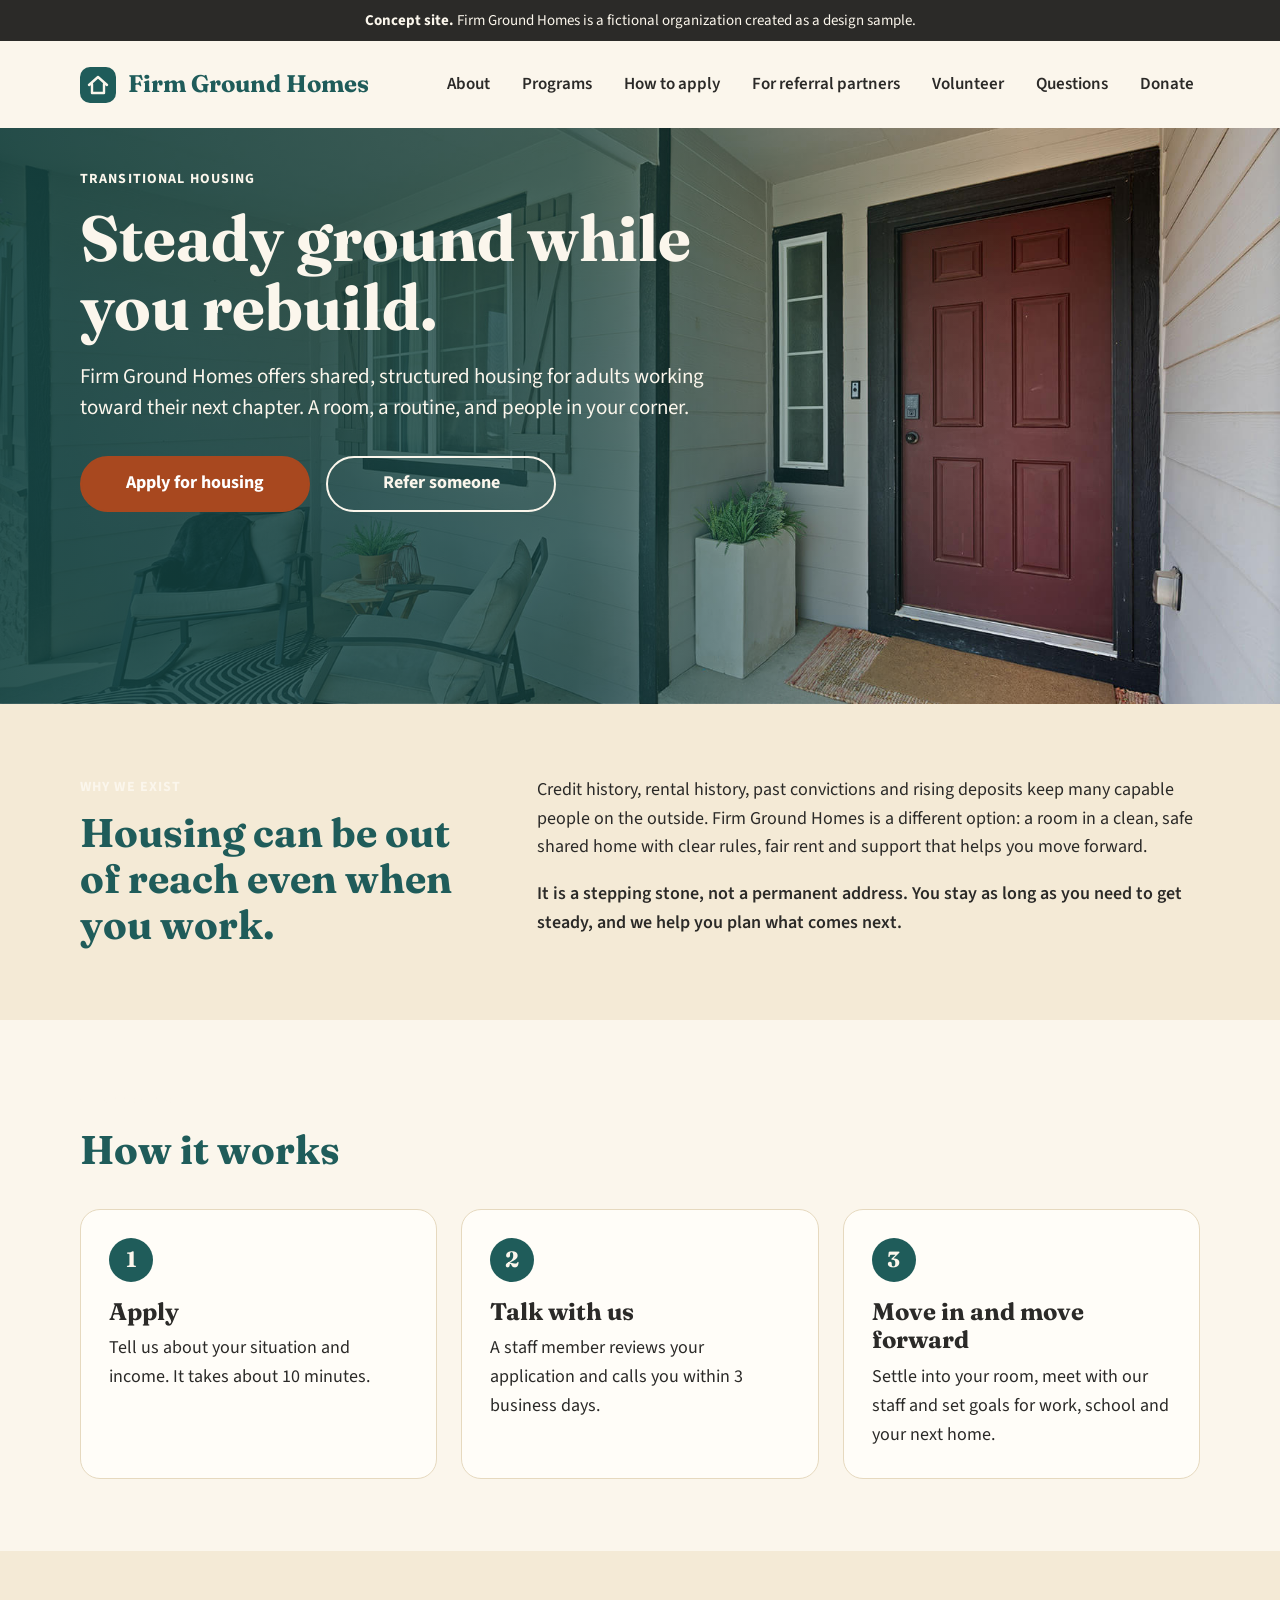
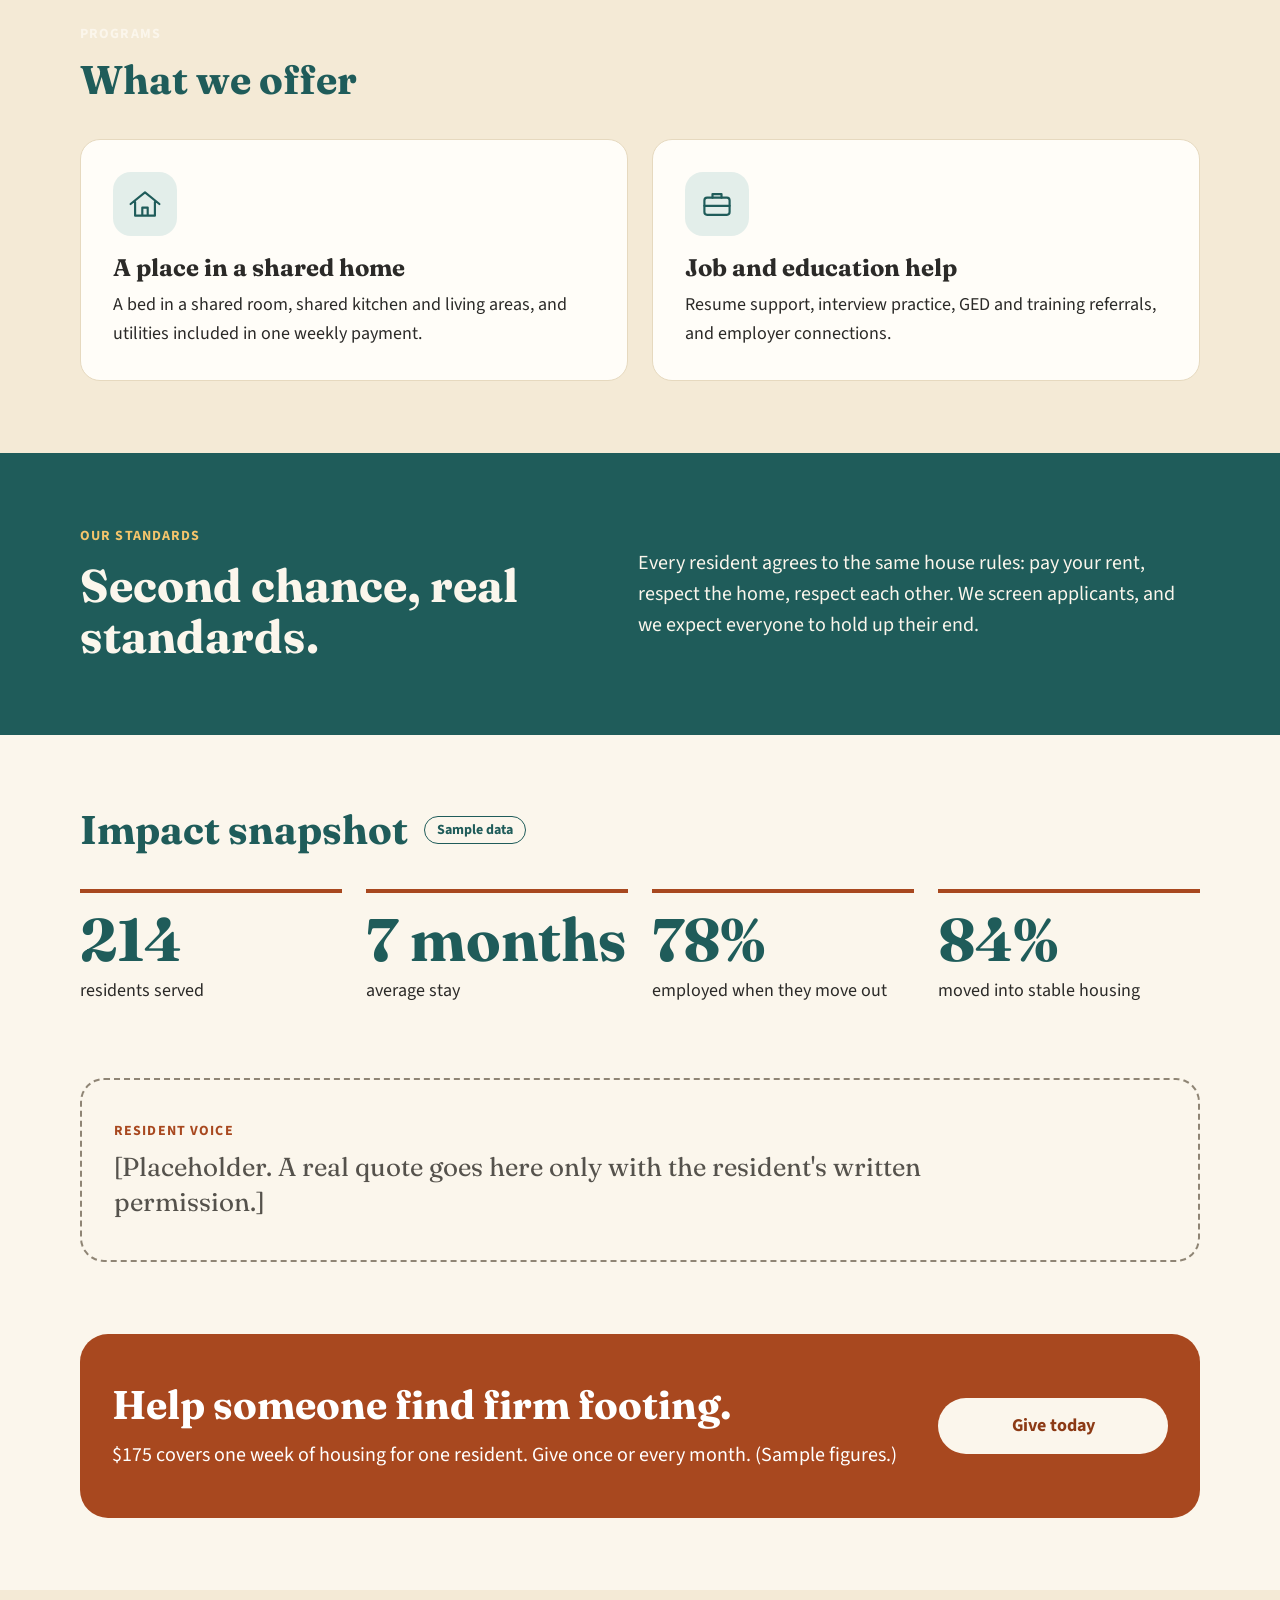
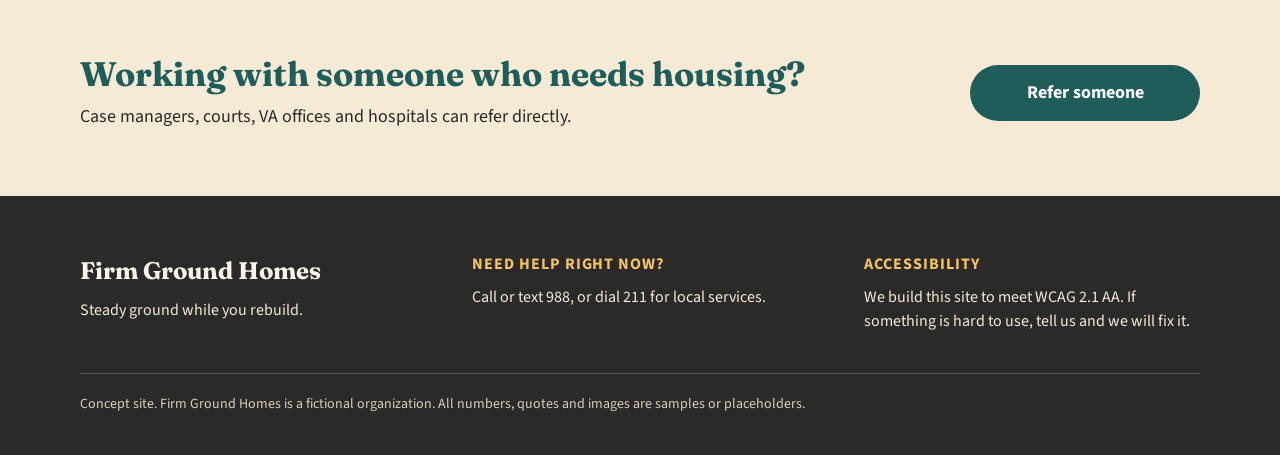
==== commit 6d5ca64a: "Edits to hero and text in home-hero" ====
--- a/index.html
+++ b/index.html
@@ -40,7 +40,7 @@
 <p class="page-lead">Firm Ground Homes offers shared, structured housing for adults working toward their next chapter. A room, a routine, and people in your corner.</p>
 <div class="button-row">
 <a href="apply.html" class="button button--primary button--wide">Apply for housing</a>
-<a href="referral.html" class="button button--outline button--wide">Refer someone</a>
+<a href="referral.html" class="button button--outline-light button--wide">Refer someone</a>
 </div>
 </div>
 <!-- <div class="content-column">
--- a/assets/styles.css
+++ b/assets/styles.css
@@ -136,7 +136,7 @@
   font-weight: 700;
   letter-spacing: 0.08em;
   text-transform: uppercase;
-  color: var(--color-clay);
+  color: var(--color-cream);
 }
 
 .page-title {
@@ -969,7 +969,9 @@
 
 .home-hero {
   padding: 40px 0 15%;
-  background-image: url("images/home-01.jpg");
+  background-image:
+    linear-gradient(90deg, rgba(19, 66, 64, 0.9) 0%, rgba(19, 66, 64, 0.72) 45%, rgba(19, 66, 64, 0) 80%),
+    url("images/home-01-flip.jpg");
   background-position: center;
   background-size: cover;
 }
@@ -985,8 +987,12 @@
 }
 
 .home-hero__copy {
-  flex: 1 1 420px;
-  min-width: 0;
+  flex: 0 1 60%;
+  min-width: 0;
+}
+
+.home-hero .page-lead {
+  color: var(--color-cream);
 }
 
 .home-hero__title {
@@ -995,7 +1001,7 @@
   font-weight: 700;
   font-size: clamp(40px, 6vw, 64px);
   line-height: 1.08;
-  color: var(--color-teal);
+  color: var(--color-cream);
 }
 
 .home-hero__illustration {
@@ -1010,6 +1016,12 @@
   font-size: 14px;
   line-height: 1.4;
   color: var(--color-muted);
+}
+
+@media (max-width: 640px) {
+  .home-hero__copy {
+    flex-basis: 100%;
+  }
 }
 
 .feature-row {
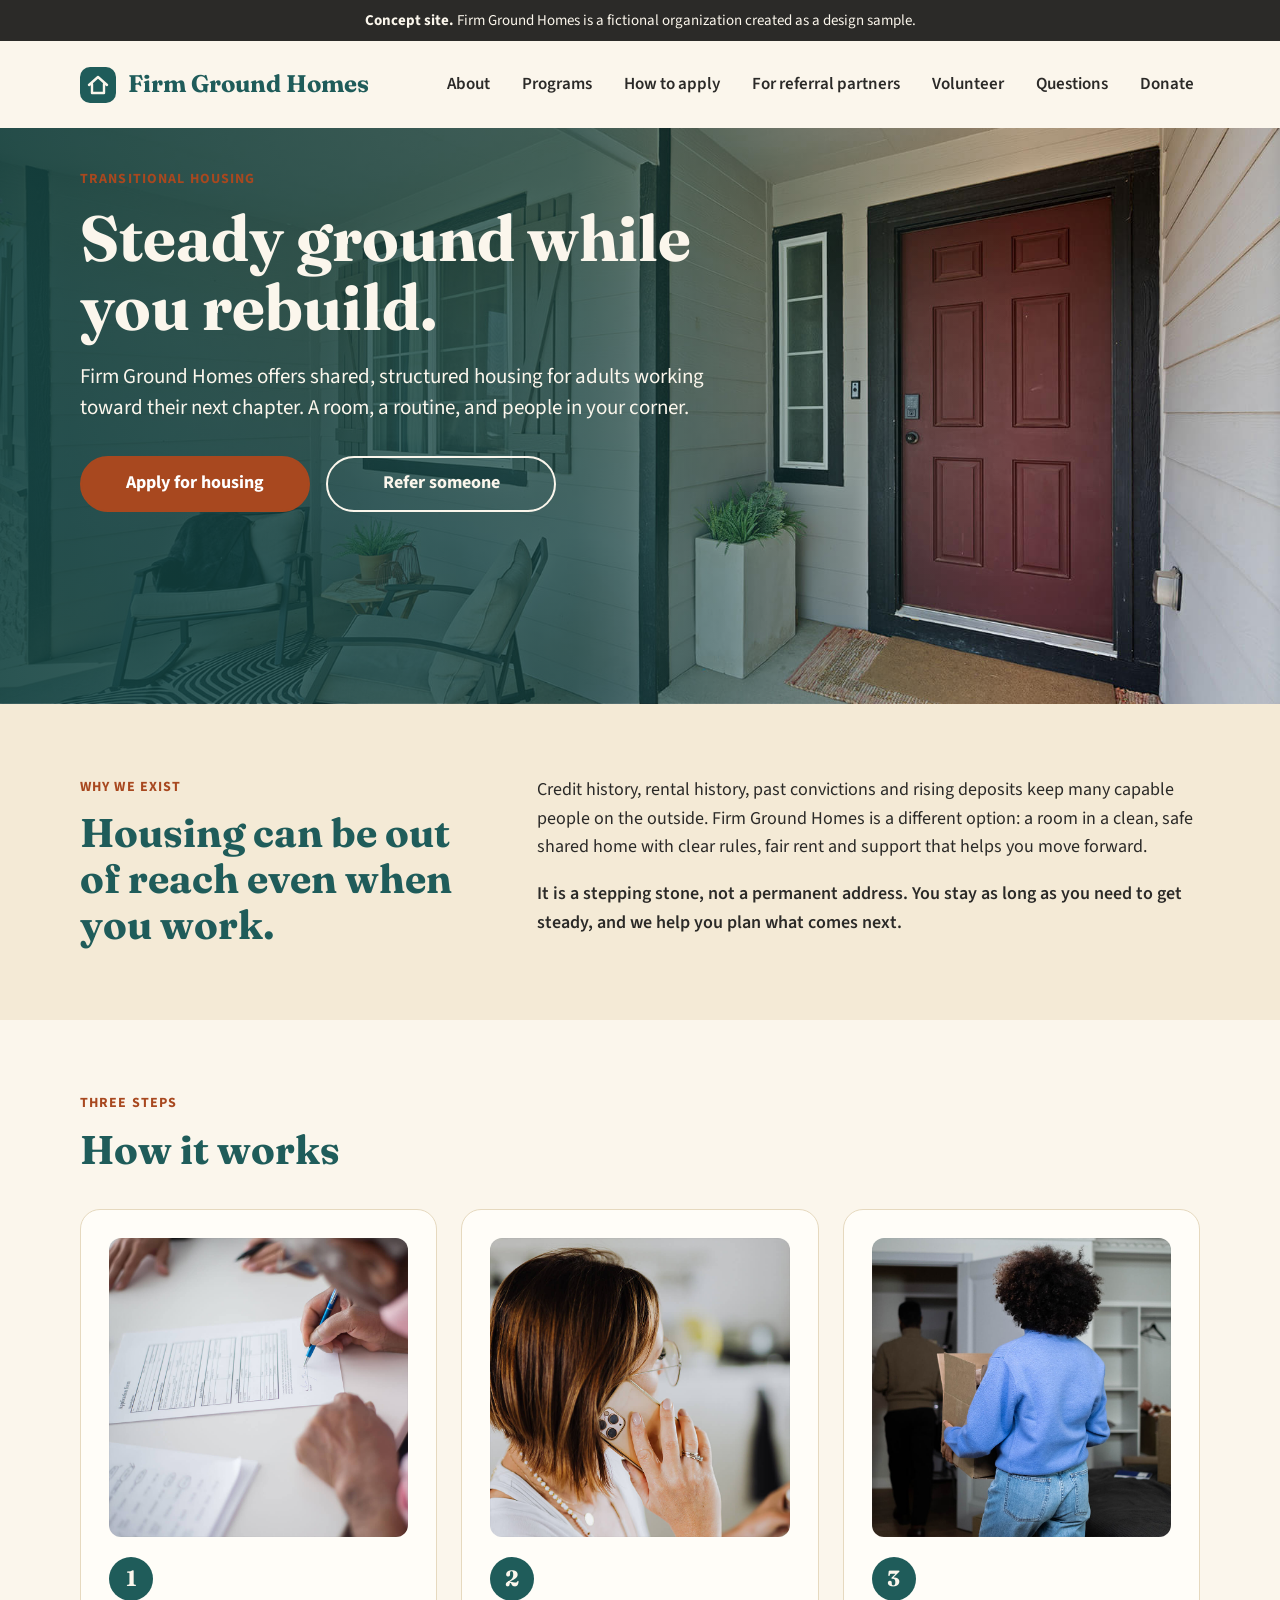
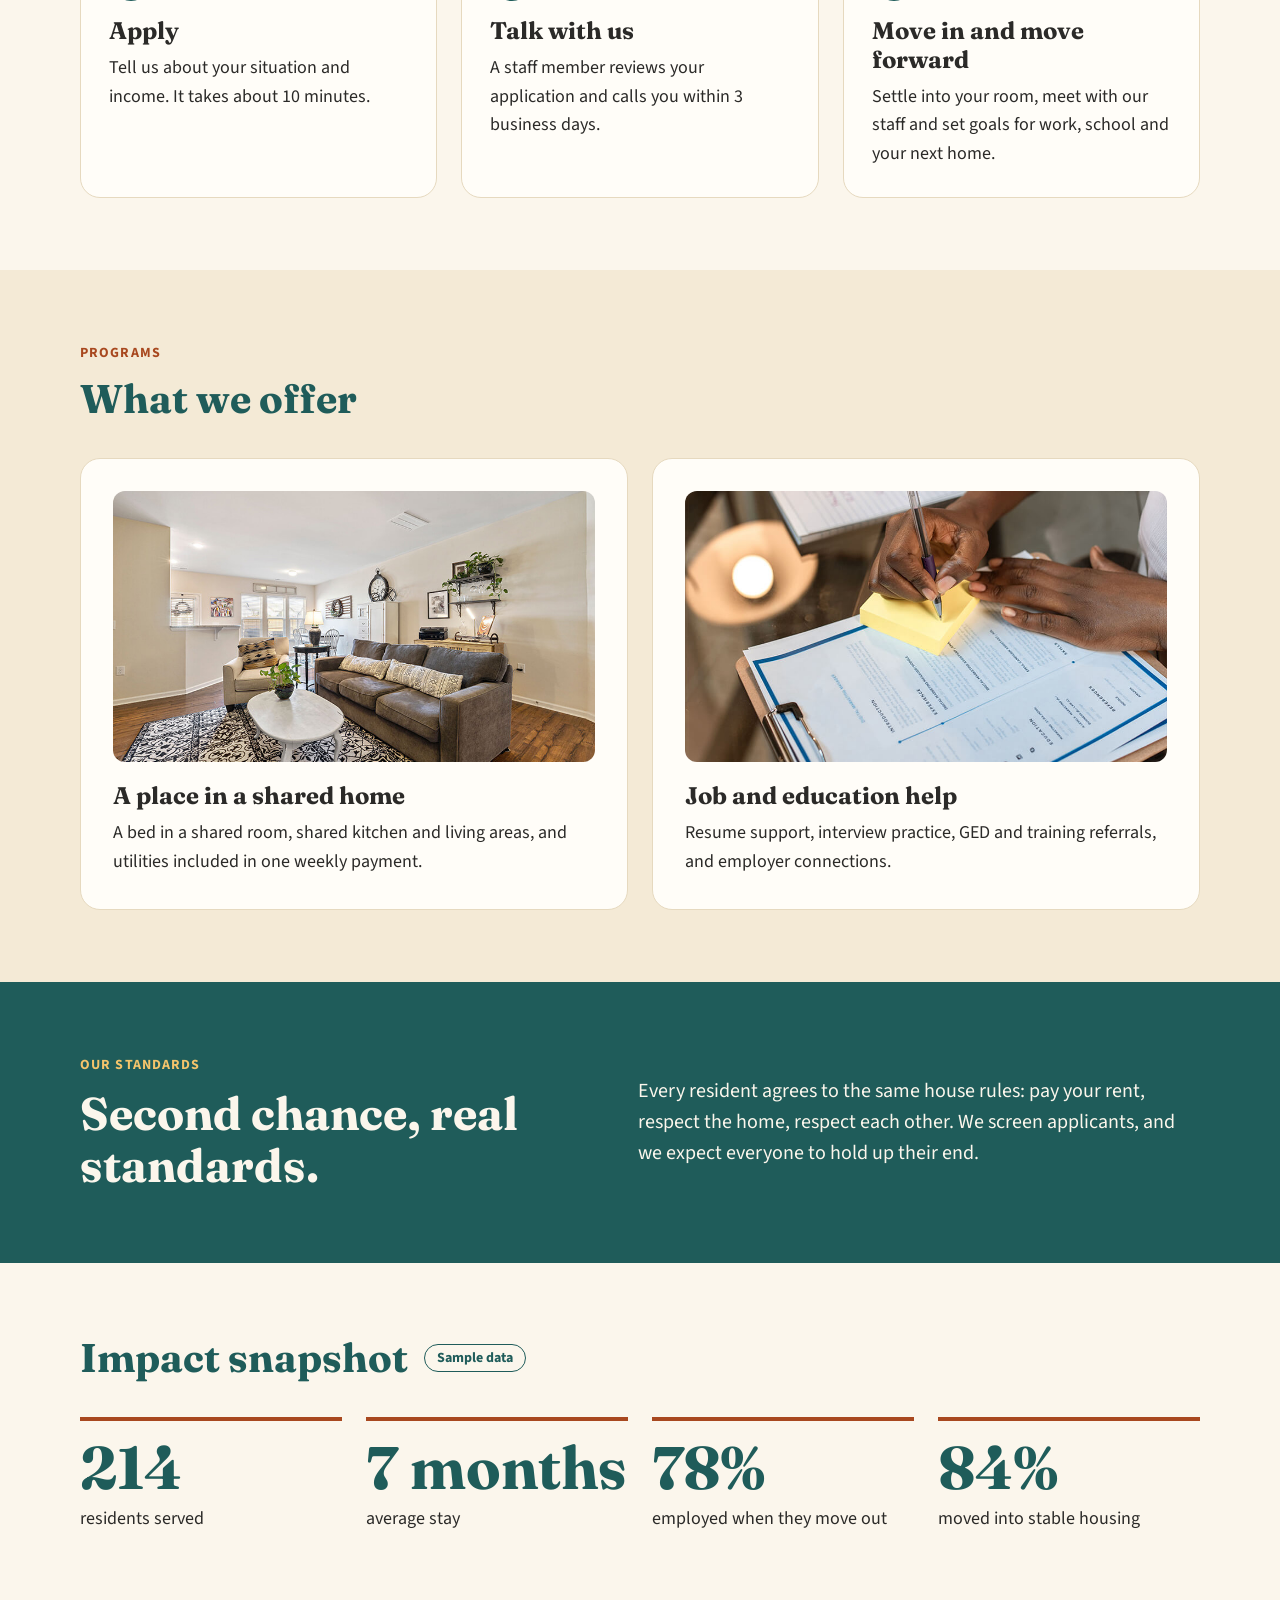
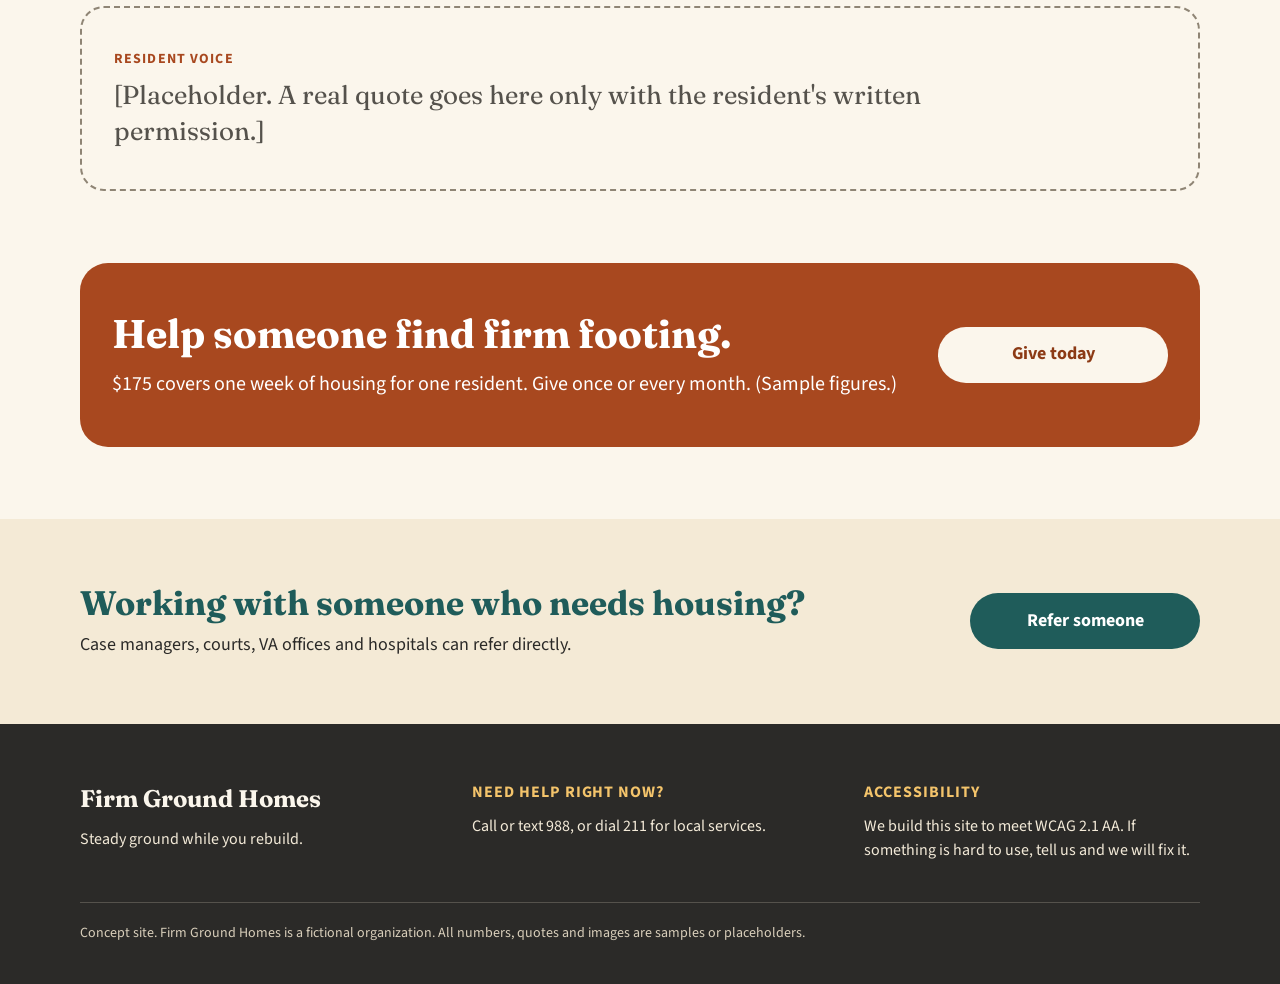
==== commit 3d0b85d1: "added more imagery to home page" ====
--- a/index.html
+++ b/index.html
@@ -86,16 +86,19 @@
 <h2 class="section-title">How it works</h2>
 <div class="card-grid">
 <div class="step-card">
+<img class="step-card__image" src="assets/images/application_01.jpg" alt="A person filling out an application form">
 <div class="step-number">1</div>
 <h3 class="card-heading">Apply</h3>
 <p class="card-text">Tell us about your situation and income. It takes about 10 minutes.</p>
 </div>
 <div class="step-card">
+<img class="step-card__image" src="assets/images/conversation_01.jpg" alt="Two people having a conversation">
 <div class="step-number">2</div>
 <h3 class="card-heading">Talk with us</h3>
 <p class="card-text">A staff member reviews your application and calls you within 3 business days.</p>
 </div>
 <div class="step-card">
+<img class="step-card__image" src="assets/images/movein_01.jpg" alt="A resident settling into their new home">
 <div class="step-number">3</div>
 <h3 class="card-heading">Move in and move forward</h3>
 <p class="card-text">Settle into your room, meet with our staff and set goals for work, school and your next home.</p>
@@ -109,16 +112,12 @@
 <h2 class="section-title">What we offer</h2>
 <div class="card-grid">
 <div class="program-card">
-<div class="icon-tile--large">
-<svg width="36" height="36" viewBox="0 0 40 40" aria-hidden="true"><path d="M4 20 L20 7 L36 20 M9 18v15h22V18 M17 33v-9h6v9" fill="none" stroke="#1F5C5A" stroke-width="2.4" stroke-linecap="round" stroke-linejoin="round"/></svg>
-</div>
+<img class="program-card__image" src="assets/images/sharedhome_01.jpg" alt="Living room in a shared home">
 <h3 class="card-heading">A place in a shared home</h3>
 <p class="card-text">A bed in a shared room, shared kitchen and living areas, and utilities included in one weekly payment.</p>
 </div>
 <div class="program-card">
-<div class="icon-tile--large">
-<svg width="36" height="36" viewBox="0 0 40 40" aria-hidden="true"><rect x="6" y="13" width="28" height="19" rx="3" fill="none" stroke="#1F5C5A" stroke-width="2.4" stroke-linejoin="round"/><path d="M15 13V9h10v4 M6 22h28" fill="none" stroke="#1F5C5A" stroke-width="2.4" stroke-linecap="round" stroke-linejoin="round"/></svg>
-</div>
+<img class="program-card__image" src="assets/images/jobsearch_01.jpg" alt="A person searching for job opportunities">
 <h3 class="card-heading">Job and education help</h3>
 <p class="card-text">Resume support, interview practice, GED and training referrals, and employer connections.</p>
 </div>
--- a/assets/styles.css
+++ b/assets/styles.css
@@ -136,7 +136,7 @@
   font-weight: 700;
   letter-spacing: 0.08em;
   text-transform: uppercase;
-  color: var(--color-cream);
+  color: var(--color-clay);
 }
 
 .page-title {
@@ -952,6 +952,24 @@
 }
 
 /* Home */
+.step-card__image {
+  display: block;
+  width: 100%;
+  aspect-ratio: 1 / 1;
+  object-fit: cover;
+  border-radius: 12px;
+  margin-bottom: 20px;
+}
+
+.program-card__image {
+  display: block;
+  width: 100%;
+  aspect-ratio: 16 / 9;
+  object-fit: cover;
+  border-radius: 12px;
+  margin-bottom: 20px;
+}
+
 .step-number {
   width: 44px;
   height: 44px;
